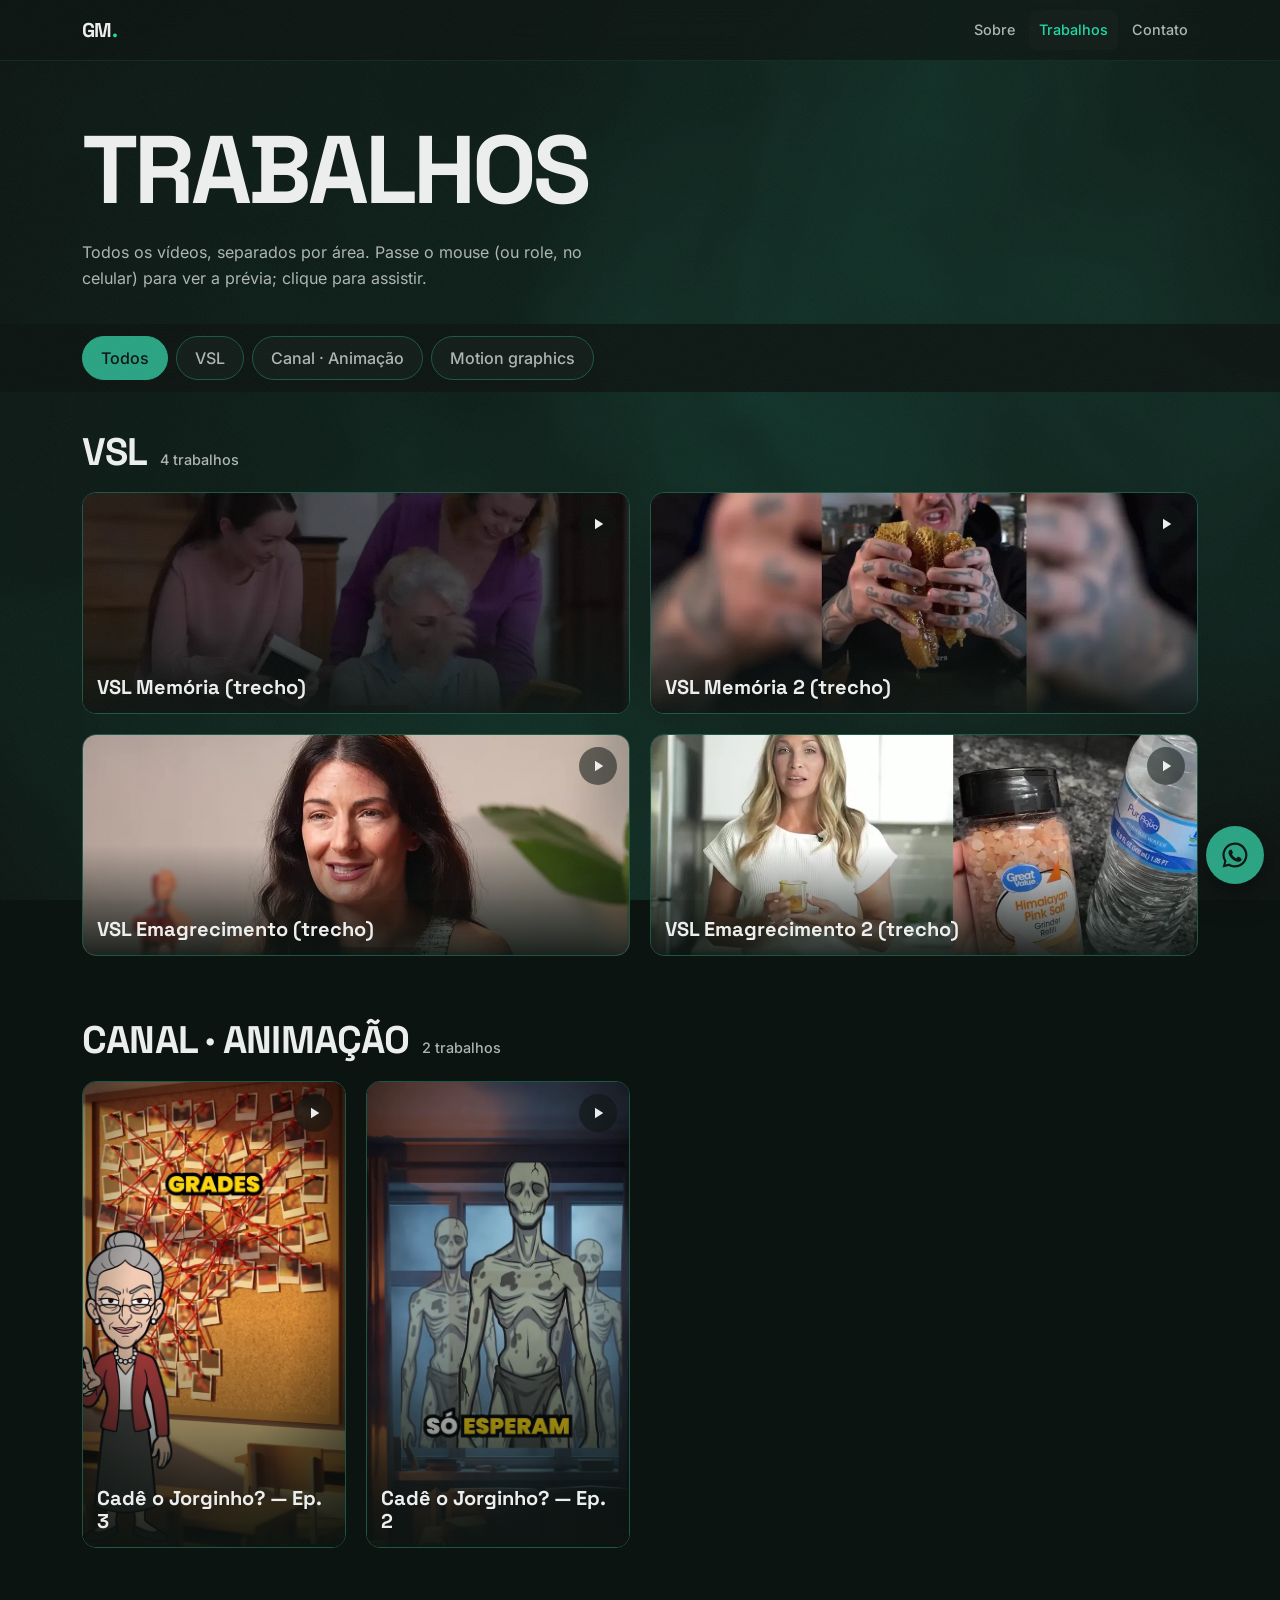
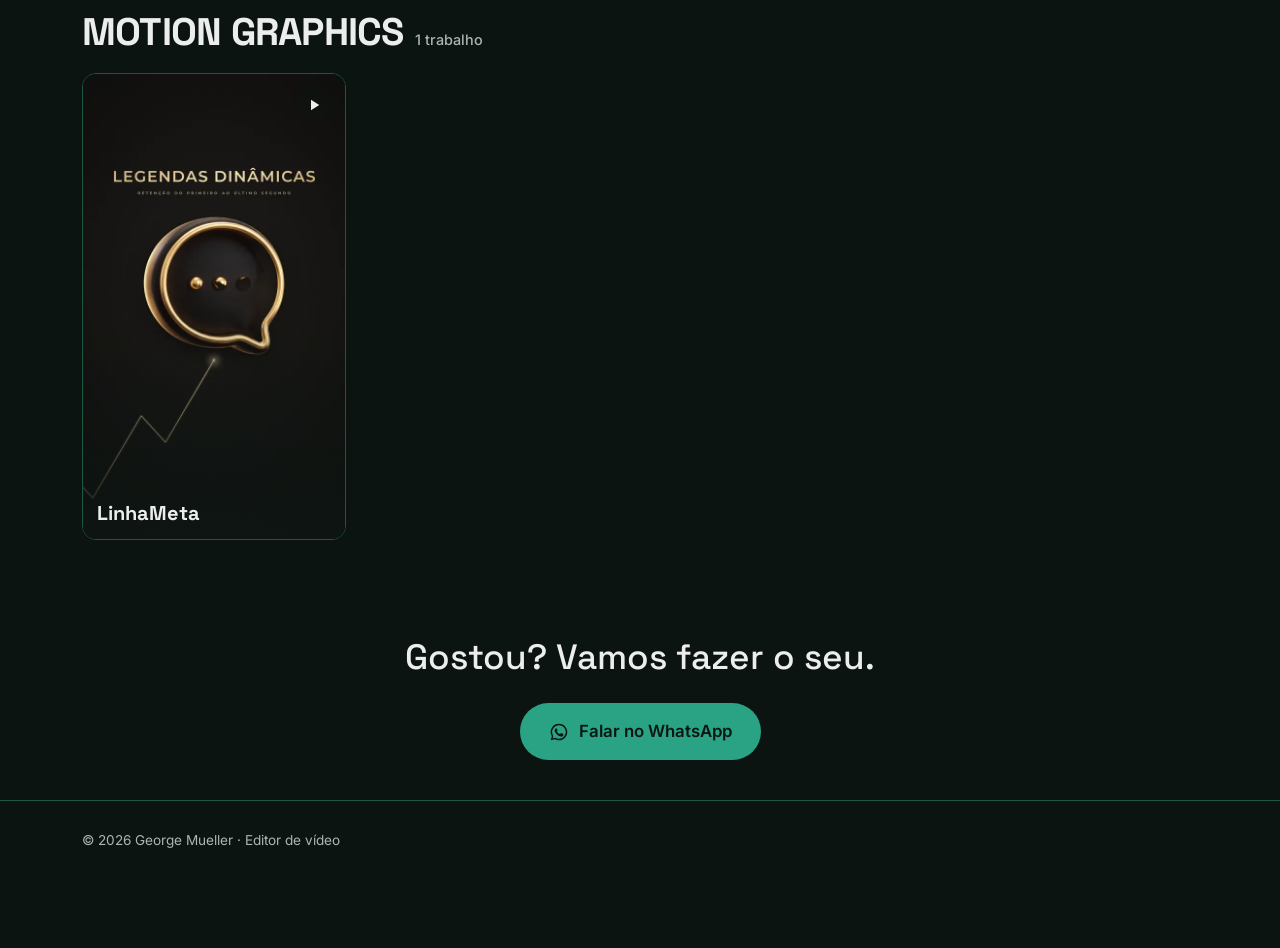
==== trabalhos.html @ 538db918 "[PC] Vídeo de apresentação no hero: 16:9 ao lado do nome (desktop), 9:16 abaixo (celular) - assets/a" ====
<!doctype html>
<html lang="pt-BR">
<head>
  <meta charset="utf-8">
  <meta name="viewport" content="width=device-width, initial-scale=1">
  <title>Trabalhos — George Mueller, editor de vídeo</title>
  <meta name="description" content="Todos os trabalhos de George Mueller, editor de vídeo: VSL, canal de animação, motion graphics, YouTube e gameplay.">
  <meta name="theme-color" content="#0d1512">
  <link rel="canonical" href="https://george-mueller.github.io/trabalhos.html">

  <meta property="og:type" content="website">
  <meta property="og:locale" content="pt_BR">
  <meta property="og:url" content="https://george-mueller.github.io/trabalhos.html">
  <meta property="og:title" content="Trabalhos — George Mueller">
  <meta property="og:description" content="VSL, animação e motion graphics. Veja o portfólio.">
  <meta property="og:image" content="https://george-mueller.github.io/assets/og.png">
  <meta property="og:image:width" content="1200">
  <meta property="og:image:height" content="630">
  <meta name="twitter:card" content="summary_large_image">

  <link rel="icon" href="favicon.svg" type="image/svg+xml">
  <link rel="apple-touch-icon" href="assets/apple-touch-icon.png">

  <!-- fontes hospedadas no site; preload só do que aparece na primeira tela -->
  <link rel="preload" href="assets/fontes/inter-latin.woff2" as="font" type="font/woff2" crossorigin>
  <link rel="preload" href="assets/fontes/space-grotesk-latin.woff2" as="font" type="font/woff2" crossorigin>
  <link rel="stylesheet" href="css/fontes.css?v=a9e74379">
  <link rel="stylesheet" href="css/cores.css?v=600b6ac5">
  <link rel="stylesheet" href="css/estilo.css?v=2063f318">
</head>
<body data-pagina="trabalhos">
  <a class="pular" href="#conteudo">Pular para o conteúdo</a>

  <header class="topo">
    <nav class="nav container" aria-label="Principal">
      <a class="marca" href="index.html" aria-label="Início">GM<span>.</span></a>
      <ul class="nav-links">
        <li><a href="index.html#sobre">Sobre</a></li>
        <li><a href="trabalhos.html" class="ativo" aria-current="page">Trabalhos</a></li>
        <li><a href="index.html#contato">Contato</a></li>
      </ul>
    </nav>
  </header>

  <main id="conteudo">
    <div class="topo-trabalhos">
      <section class="container pagina-topo">
        <h1>Trabalhos</h1>
        <p>Todos os vídeos, separados por área. Passe o mouse (ou role, no celular) para ver a prévia; clique para assistir.</p>
      </section>

      <div class="filtros-nicho">
        <div class="container">
          <div class="filtros" id="filtros-nicho" role="toolbar" aria-label="Filtrar por área"></div>
        </div>
      </div>
    </div>

    <div class="container" id="nichos" aria-live="polite"></div>
    <noscript><p class="container vazio">Ative o JavaScript para ver os trabalhos.</p></noscript>

    <section class="container cta-final">
      <p>Gostou? Vamos fazer o seu.</p>
      <a class="botao botao-whats botao-grande js-whatsapp" href="https://wa.me/5571996177563?text=Ol%C3%A1%20George%2C%20vi%20seu%20portf%C3%B3lio%20e%20gostaria%20de%20conversar%20sobre%20um%20projeto." target="_blank" rel="noopener">
        <svg aria-hidden="true" viewBox="0 0 24 24"><use href="#i-whats"/></svg>
        Falar no WhatsApp
      </a>
    </section>
  </main>

  <footer class="rodape">
    <div class="container">© <span id="ano">2026</span> George Mueller · Editor de vídeo</div>
  </footer>

  <a class="whats-flutuante js-whatsapp" href="https://wa.me/5571996177563?text=Ol%C3%A1%20George%2C%20vi%20seu%20portf%C3%B3lio%20e%20gostaria%20de%20conversar%20sobre%20um%20projeto." target="_blank" rel="noopener" aria-label="Falar no WhatsApp">
    <svg aria-hidden="true" viewBox="0 0 24 24"><use href="#i-whats"/></svg>
  </a>

  <dialog class="modal" id="modal" aria-labelledby="modal-titulo">
    <div class="modal-caixa">
      <button class="modal-fechar" id="modal-fechar" aria-label="Fechar">×</button>
      <div class="modal-video" id="modal-video"></div>
      <div class="modal-info">
        <p class="modal-cat" id="modal-cat"></p>
        <h3 id="modal-titulo"></h3>
        <p id="modal-desc"></p>
      </div>
    </div>
  </dialog>

  <svg width="0" height="0" style="position:absolute" aria-hidden="true">
    <symbol id="i-whats" viewBox="0 0 24 24"><path fill="currentColor" d="M12 2a10 10 0 0 0-8.6 15.1L2 22l5-1.3A10 10 0 1 0 12 2Zm0 18.2c-1.5 0-3-.4-4.3-1.2l-.3-.2-3 .8.8-2.9-.2-.3A8.2 8.2 0 1 1 12 20.2Zm4.5-6.1c-.2-.1-1.5-.7-1.7-.8-.2-.1-.4-.1-.6.1l-.8 1c-.1.2-.3.2-.5.1a6.7 6.7 0 0 1-3.3-2.9c-.3-.4.2-.4.7-1.3.1-.2 0-.3 0-.4l-.8-1.8c-.2-.5-.4-.4-.6-.4h-.5a1 1 0 0 0-.7.3 3 3 0 0 0-.9 2.2c0 1.3.9 2.5 1.1 2.7.1.2 1.8 2.8 4.4 3.9 1.6.7 2.3.8 3.1.6.5-.1 1.5-.6 1.7-1.2.2-.6.2-1.1.2-1.2-.1-.1-.3-.2-.5-.3Z"/></symbol>
    <symbol id="i-email" viewBox="0 0 24 24"><path fill="none" stroke="currentColor" stroke-width="2" stroke-linecap="round" stroke-linejoin="round" d="M3 6h18v12H3zM3 7l9 6 9-6"/></symbol>
    <symbol id="i-play" viewBox="0 0 24 24"><path fill="currentColor" d="M8 5v14l11-7z"/></symbol>
  </svg>

  <script src="js/fundos.js?v=3383704c" defer></script>
  <script src="js/app.js?v=03b7beb3" defer></script>
</body>
</html>
---- css/fontes.css ----
/* Inter e Space Grotesk hospedadas no site (antes: Google Fonts). Mesmas regras @font-face
   do Google (só o subconjunto latino, que inclui os acentos do português); licença OFL. */
@font-face {
  font-family: 'Inter';
  font-style: normal;
  font-weight: 400;
  font-display: swap;
  src: url(../assets/fontes/inter-latin.woff2) format('woff2');
  unicode-range: U+0000-00FF, U+0131, U+0152-0153, U+02BB-02BC, U+02C6, U+02DA, U+02DC, U+0304, U+0308, U+0329, U+2000-206F, U+20AC, U+2122, U+2191, U+2193, U+2212, U+2215, U+FEFF, U+FFFD;
}
@font-face {
  font-family: 'Inter';
  font-style: normal;
  font-weight: 500;
  font-display: swap;
  src: url(../assets/fontes/inter-latin.woff2) format('woff2');
  unicode-range: U+0000-00FF, U+0131, U+0152-0153, U+02BB-02BC, U+02C6, U+02DA, U+02DC, U+0304, U+0308, U+0329, U+2000-206F, U+20AC, U+2122, U+2191, U+2193, U+2212, U+2215, U+FEFF, U+FFFD;
}
@font-face {
  font-family: 'Inter';
  font-style: normal;
  font-weight: 600;
  font-display: swap;
  src: url(../assets/fontes/inter-latin.woff2) format('woff2');
  unicode-range: U+0000-00FF, U+0131, U+0152-0153, U+02BB-02BC, U+02C6, U+02DA, U+02DC, U+0304, U+0308, U+0329, U+2000-206F, U+20AC, U+2122, U+2191, U+2193, U+2212, U+2215, U+FEFF, U+FFFD;
}
@font-face {
  font-family: 'Space Grotesk';
  font-style: normal;
  font-weight: 500;
  font-display: swap;
  src: url(../assets/fontes/space-grotesk-latin.woff2) format('woff2');
  unicode-range: U+0000-00FF, U+0131, U+0152-0153, U+02BB-02BC, U+02C6, U+02DA, U+02DC, U+0304, U+0308, U+0329, U+2000-206F, U+20AC, U+2122, U+2191, U+2193, U+2212, U+2215, U+FEFF, U+FFFD;
}
@font-face {
  font-family: 'Space Grotesk';
  font-style: normal;
  font-weight: 700;
  font-display: swap;
  src: url(../assets/fontes/space-grotesk-latin.woff2) format('woff2');
  unicode-range: U+0000-00FF, U+0131, U+0152-0153, U+02BB-02BC, U+02C6, U+02DA, U+02DC, U+0304, U+0308, U+0329, U+2000-206F, U+20AC, U+2122, U+2191, U+2193, U+2212, U+2215, U+FEFF, U+FFFD;
}
---- css/cores.css ----
/* Escala dark da Radix Colors v3 (@radix-ui/colors 3.0.0): Jade (acento) + Sage (neutros, par do Jade).

   Uso dos passos (convenção Radix):
   1 fundo · 2 superfície · 3 superfície elevada/hover · 6 borda sutil · 7 borda · 8 borda hover
   9 cor sólida (botões) · 10 sólida hover · 11 texto/links em cor · 12 texto de alto contraste */

:root {
  --a1: #0d1512; --a2: #121c18; --a3: #0f2e22; --a4: #0b3b2c; --a5: #114837; --a6: #1b5745;
  --a7: #246854; --a8: #2a7e68; --a9: #29a383; --a10: #27b08b; --a11: #1fd8a4; --a12: #adf0d4;
  --a1-rgb: 13, 21, 18; --a9-rgb: 41, 163, 131; --a11-rgb: 31, 216, 164;
  --n11: #adb5b2; --n12: #eceeed;  /* sage */
}

:root {
  /* tokens do site (contraste medido: texto 15.9:1 · texto-2 8.8:1 · links 10.1:1 · botão 5.9:1) */
  --fundo: var(--a1);               /* passo 1: quase preto esverdeado */
  --fundo-rgb: var(--a1-rgb);
  --superficie: var(--a2);
  --superficie-2: var(--a3);
  --borda: var(--a6);
  --borda-forte: var(--a8);
  --brilho: var(--a9);
  --brilho-rgb: var(--a9-rgb);
  --destaque: var(--a9);            /* fundo de botão / filtro ativo */
  --destaque-hover: var(--a10);
  --destaque-rgb: var(--a9-rgb);
  --no-destaque: var(--a1);         /* texto sobre o botão */
  --link: var(--a11);
  --link-rgb: var(--a11-rgb);
  --texto: var(--n12);
  --texto-2: var(--n11);
}
---- css/estilo.css ----
:root {
  /* cores: css/cores.css (Radix) */
  --raio: 14px;
  --fonte-titulo: "Space Grotesk", system-ui, sans-serif;
  --fonte: "Inter", system-ui, -apple-system, "Segoe UI", Roboto, sans-serif;
  --gutter: 16px;
  --veu: .5;   /* camada escura sobre a aurora fora do hero (fração do --fundo) */
  color-scheme: dark;
}

*, *::before, *::after { box-sizing: border-box; }
html { scroll-behavior: smooth; scroll-padding-top: 72px; -webkit-text-size-adjust: 100%; background: var(--fundo); }
@media (prefers-reduced-motion: reduce) { html { scroll-behavior: auto; } }
/* o fundo da página fica no html: o body é transparente para a aurora fixa (z-index -1) aparecer */
body {
  margin: 0;
  background: transparent;
  color: var(--texto);
  font: 400 1rem/1.65 var(--fonte);
  -webkit-font-smoothing: antialiased;
  overflow-x: hidden;
}
/* grão de filme bem leve, quebra o banding dos degradês */
body::after {
  content: ""; position: fixed; inset: 0; z-index: 90; pointer-events: none; opacity: 0.035;
  background-image: url("data:image/svg+xml,%3Csvg xmlns='http://www.w3.org/2000/svg' width='160' height='160'%3E%3Cfilter id='n'%3E%3CfeTurbulence type='fractalNoise' baseFrequency='.85' numOctaves='3' stitchTiles='stitch'/%3E%3CfeColorMatrix values='0 0 0 0 1 0 0 0 0 1 0 0 0 0 1 0 0 0 1 0'/%3E%3C/filter%3E%3Crect width='100%25' height='100%25' filter='url(%23n)'/%3E%3C/svg%3E");
}
img, video, svg { display: block; max-width: 100%; }
a { color: inherit; }
button { font: inherit; color: inherit; }
h1, h2, h3 { font-family: var(--fonte-titulo); line-height: 1.05; margin: 0; letter-spacing: -0.02em; }

.container { width: 100%; max-width: 1180px; margin: 0 auto; padding: 0 var(--gutter); }
@media (min-width: 720px) { :root { --gutter: 32px; } }

.pular { position: absolute; left: -999px; top: 8px; background: var(--destaque); color: var(--no-destaque); padding: 8px 12px; border-radius: 8px; z-index: 100; }
.pular:focus { left: 8px; }
:focus-visible { outline: 2px solid var(--link); outline-offset: 3px; }

/* ---------- Navegação fixa ---------- */
.topo {
  position: fixed; inset: 0 0 auto 0; z-index: 50;
  background: rgba(var(--fundo-rgb), 0.7);
  backdrop-filter: blur(14px); -webkit-backdrop-filter: blur(14px);
  border-bottom: 1px solid rgba(var(--brilho-rgb), .14);
}
.nav { display: flex; align-items: center; justify-content: space-between; height: 60px; }
.marca { font: 700 1.25rem var(--fonte-titulo); text-decoration: none; letter-spacing: -0.03em; }
.marca span { color: var(--link); }
.nav-links { display: flex; gap: 4px; list-style: none; margin: 0; padding: 0; }
.nav-links a {
  display: block; padding: 8px 10px; border-radius: 8px;
  text-decoration: none; font-size: 0.9rem; font-weight: 500; color: var(--texto-2);
  transition: color .2s, background .2s;
}
.nav-links a:hover, .nav-links a.ativo { color: var(--link); background: var(--superficie); }

/* ---------- Botões ---------- */
.botao {
  display: inline-flex; align-items: center; justify-content: center; gap: 10px;
  min-height: 48px; padding: 12px 22px; border-radius: 999px;
  font-weight: 600; font-size: 0.98rem; text-decoration: none; white-space: nowrap;
  border: 1px solid transparent; cursor: pointer;
  transition: transform .15s ease, background .2s, border-color .2s, color .2s, box-shadow .2s;
}
.botao:hover { transform: translateY(-2px); }
.botao:active { transform: translateY(0); }
.botao svg { width: 20px; height: 20px; flex: none; }
.botao-primario, .botao-whats { background: var(--destaque); color: var(--no-destaque); }
.botao-primario:hover, .botao-whats:hover { background: var(--destaque-hover); box-shadow: 0 8px 28px rgba(var(--destaque-rgb), .35); }
.botao-contorno { border-color: var(--borda); background: var(--superficie); color: var(--texto); }
.botao-contorno:hover { border-color: var(--borda-forte); color: var(--link); }
.hero-acoes .botao-whats { background: rgba(var(--fundo-rgb), .45); color: var(--link); border-color: rgba(var(--link-rgb), .5); }
.hero-acoes .botao-whats:hover { background: rgba(var(--link-rgb), .1); box-shadow: none; }
.botao-grande { min-height: 56px; padding: 14px 28px; font-size: 1.05rem; }

/* ---------- Hero ---------- */
.hero {
  position: relative; overflow: hidden;
  min-height: 100svh; display: flex; align-items: center;
  padding: 96px 0 64px;
}
body:not(.com-fundo) .hero {   /* sem JS: brilho estático no canto */
  /* elipse do tamanho do hero: some a ~70% do raio, antes da borda de baixo */
  background:
    radial-gradient(ellipse 115% 125% at 100% 0%,
      rgba(var(--brilho-rgb), .55) 0%,
      rgba(var(--brilho-rgb), .34) 16%,
      rgba(var(--brilho-rgb), .16) 34%,
      rgba(var(--brilho-rgb), .05) 52%,
      rgba(var(--brilho-rgb), .012) 64%,
      rgba(var(--brilho-rgb), 0) 72%) var(--fundo);
}
/* hero: aurora na intensidade cheia; embaixo, emenda suave com o véu das seções */
.com-fundo .hero::after {
  content: ""; position: absolute; inset: auto 0 0 0; height: 22%; pointer-events: none;
  background: linear-gradient(to bottom, rgba(var(--fundo-rgb), 0), rgba(var(--fundo-rgb), var(--veu)));
}
/* texto menor do hero: sombra escura suave atrás (contraste ≥ 4.5:1 mesmo com a luz passando) */
.com-fundo .veu-texto { position: relative; isolation: isolate; width: fit-content; --veu-alfa: .6; }
.com-fundo .veu-texto::before {
  content: ""; position: absolute; inset: -36px -44px; z-index: -1; pointer-events: none;
  background: rgba(var(--fundo-rgb), var(--veu-alfa)); border-radius: 48px; filter: blur(14px);
}
.hero-inner { position: relative; z-index: 1; }
.sobretitulo {
  margin: 0 0 18px; color: var(--texto-2);
  font: 500 0.85rem var(--fonte-titulo); letter-spacing: 0.22em; text-transform: uppercase;
}
/* nome do hero: Bricolage Grotesque ExtraBold condensada (OFL), woff2 local, só o peso 800 */
@font-face {
  font-family: "Bricolage Grotesque";
  src: url("../assets/fontes/bricolage-grotesque-800.woff2") format("woff2");
  font-weight: 800; font-stretch: 75% 100%; font-display: swap;
}
.hero-nome {
  font-family: "Bricolage Grotesque", var(--fonte-titulo);
  font-weight: 800; font-stretch: 75%;
  font-variation-settings: "wdth" 75, "opsz" 96;
  font-size: clamp(4.4rem, 29vw, 13.5rem);
  line-height: 0.84; letter-spacing: 0;
  text-transform: uppercase;
}
.hero-linha {
  margin: 26px 0 34px; max-width: 34ch;
  font-size: clamp(1.15rem, 3.6vw, 1.5rem); color: var(--texto-2); line-height: 1.4;
}
.hero-linha strong { color: var(--texto); font-weight: 600; }
.hero-acoes { display: flex; flex-wrap: wrap; gap: 12px; }

/* vídeo de apresentação (js/apresentacao.js): celular = 9:16 abaixo do nome, centralizado, até ~70% da altura;
   desktop (≥ 900px) = 16:9 à direita do nome. Moldura arredondada com borda Jade sutil, como os cards. */
.hero-video {
  position: relative; margin: 40px auto 0; overflow: hidden;
  aspect-ratio: 9 / 16; width: min(100%, calc(70svh * 9 / 16)); max-height: 70svh;
  border-radius: var(--raio); background: var(--fundo);
  border: 1px solid rgba(var(--destaque-rgb), .38);
  box-shadow: 0 0 0 1px rgba(var(--destaque-rgb), .08), 0 18px 60px rgba(0, 0, 0, .45), 0 0 48px rgba(var(--destaque-rgb), .12);
}
.hero-video picture, .hero-poster, .hero-video-el { position: absolute; inset: 0; width: 100%; height: 100%; }
.hero-poster, .hero-video-el { object-fit: cover; }
.hero-video-el { opacity: 0; transition: opacity .4s ease; }
.hero-video.tocando .hero-video-el { opacity: 1; }
.hero-video-som, .hero-video-play {
  position: absolute; z-index: 2; display: grid; place-items: center; cursor: pointer;
  border-radius: 999px; transition: background .2s, border-color .2s, transform .15s;
}
.hero-video-som[hidden], .hero-video-play[hidden] { display: none; }
.hero-video-som {
  right: 12px; top: 12px; width: 40px; height: 40px; padding: 0;   /* celular: em cima (embaixo fica o WhatsApp flutuante) */
  color: var(--texto); background: rgba(var(--fundo-rgb), .62);
  border: 1px solid rgba(var(--link-rgb), .35);
  backdrop-filter: blur(6px); -webkit-backdrop-filter: blur(6px);
  opacity: .75;
}
.hero-video-som:hover, .hero-video-som:focus-visible { opacity: 1; border-color: var(--link); }
.hero-video-som svg { width: 20px; height: 20px; }
.hero-video-som .i-som, .hero-video.com-som .hero-video-som .i-mudo { display: none; }
.hero-video.com-som .hero-video-som .i-som { display: block; }
.hero-video-play {
  left: 50%; top: 50%; width: 68px; height: 68px; padding: 0; transform: translate(-50%, -50%);
  background: var(--destaque); color: var(--no-destaque); border: 0;
  box-shadow: 0 8px 28px rgba(var(--destaque-rgb), .35);
}
.hero-video-play:hover { background: var(--destaque-hover); transform: translate(-50%, -50%) scale(1.05); }
.hero-video-play svg { width: 30px; height: 30px; margin-left: 3px; }

@media (min-width: 900px) {
  .hero .container { max-width: 1400px; }
  .hero-inner { display: grid; grid-template-columns: auto minmax(0, 1fr); align-items: center; gap: clamp(32px, 4vw, 72px); }
  .hero-nome { font-size: clamp(4.4rem, 10.5vw, 10rem); }
  .hero-video { margin: 0; aspect-ratio: 16 / 9; width: 100%; max-height: none; }
  .hero-video-som { top: auto; bottom: 12px; }
}

/* ---------- Seções: transparentes sobre a aurora, com o véu escuro para o texto ---------- */
.secao { position: relative; padding: 80px 0; background-repeat: no-repeat; }
@media (min-width: 900px) { .secao { padding: 120px 0; } }
.com-fundo .secao, .com-fundo .rodape, .com-fundo[data-pagina="trabalhos"] main { background-color: rgba(var(--fundo-rgb), var(--veu)); }

.titulo-secao {
  display: flex; align-items: baseline; gap: 14px;
  font-size: clamp(2.2rem, 8vw, 4rem); text-transform: uppercase; margin-bottom: 32px;
}
.titulo-secao span { font-size: 0.9rem; color: var(--texto-2); letter-spacing: 0.1em; transform: translateY(-0.6em); }
.subtitulo { font-size: 1.1rem; margin: 32px 0 14px; text-transform: uppercase; letter-spacing: 0.08em; color: var(--texto-2); }

/* ---------- Sobre ---------- */
.sobre { display: grid; gap: 40px; }
@media (min-width: 900px) { .sobre { grid-template-columns: 5fr 7fr; gap: 72px; align-items: start; } }
.sobre-foto { margin: 0; max-width: 420px; }
/* foto: borda sutil + leve brilho Jade, como os cards */
.sobre-foto img {
  display: block; width: 100%; height: auto; aspect-ratio: 4 / 5; object-fit: cover;
  border-radius: var(--raio); background: var(--superficie);
  border: 1px solid var(--borda-forte);
  box-shadow: 0 0 0 1px rgba(var(--destaque-rgb), .18), 0 14px 44px rgba(var(--destaque-rgb), .16);
}
.sobre-texto p { color: var(--texto-2); margin: 0 0 16px; max-width: 60ch; }
.sobre-texto .destaque-texto { color: var(--texto); font: 500 clamp(1.3rem, 4vw, 1.7rem)/1.3 var(--fonte-titulo); letter-spacing: -0.01em; margin-bottom: 22px; }
.servicos { list-style: none; margin: 0; padding: 0; display: grid; gap: 10px; }
@media (min-width: 600px) { .servicos { grid-template-columns: 1fr 1fr; } }
.servicos li {
  display: flex; align-items: center; gap: 12px;
  padding: 14px 16px; border-radius: 12px; background: var(--superficie); border: 1px solid var(--borda);
  font-weight: 500;
}
.servicos li::before { content: ""; width: 8px; height: 8px; border-radius: 50%; background: var(--texto-2); flex: none; }

/* ---------- Portfólio ---------- */
.filtros { display: flex; flex-wrap: wrap; gap: 8px; margin: -8px 0 28px; }
.filtro {
  flex: none; min-height: 42px; padding: 8px 18px; border-radius: 999px; cursor: pointer;
  background: var(--superficie); border: 1px solid var(--borda); color: var(--texto-2); font-weight: 500;
  transition: background .2s, color .2s, border-color .2s;
}
.filtro:hover { color: var(--link); border-color: var(--borda-forte); }
.filtro.ativo { background: var(--destaque); color: var(--no-destaque); border-color: var(--destaque); }

.grade { display: grid; grid-template-columns: repeat(2, minmax(0, 1fr)); gap: 12px; }
@media (min-width: 720px) { .grade { grid-template-columns: repeat(3, minmax(0, 1fr)); gap: 20px; } }
@media (min-width: 1100px) { .grade { grid-template-columns: repeat(4, minmax(0, 1fr)); } }

.card {
  position: relative; display: block; width: 100%; padding: 0; text-align: left; cursor: pointer;
  border: 1px solid var(--borda); border-radius: var(--raio); overflow: hidden;
  background: var(--superficie);
  transition: transform .25s ease, border-color .25s, box-shadow .25s;
}
.card.horizontal { grid-column: span 2; }
.card:hover, .card:focus-visible {
  transform: translateY(-4px); border-color: var(--destaque);
  box-shadow: 0 0 0 1px rgba(var(--destaque-rgb), .25), 0 12px 40px rgba(var(--destaque-rgb), .18);
}
.card-midia { position: relative; aspect-ratio: 9 / 16; background: var(--superficie-2); }
.card.horizontal .card-midia { aspect-ratio: 16 / 9; }
.card-midia img, .card-midia video { position: absolute; inset: 0; width: 100%; height: 100%; object-fit: cover; }
.card-midia video { opacity: 0; transition: opacity .3s; }
.card.tocando .card-midia video { opacity: 1; }
.card-midia::after {
  content: ""; position: absolute; inset: 0;
  background: linear-gradient(to top, rgba(var(--fundo-rgb), .9), rgba(var(--fundo-rgb), 0) 50%);
}
.card-info { position: absolute; left: 0; right: 0; bottom: 0; z-index: 1; padding: 14px; }
.card-cat { font-size: 0.72rem; font-weight: 600; text-transform: uppercase; letter-spacing: 0.12em; color: var(--texto-2); }
.card-titulo { font: 700 clamp(1rem, 3.6vw, 1.25rem)/1.15 var(--fonte-titulo); margin-top: 4px; }
.card-play {
  position: absolute; top: 12px; right: 12px; z-index: 1;
  width: 38px; height: 38px; border-radius: 50%; display: grid; place-items: center;
  background: rgba(var(--fundo-rgb), .55); backdrop-filter: blur(6px); -webkit-backdrop-filter: blur(6px);
  transition: background .2s, color .2s;
}
.card-play svg { width: 18px; height: 18px; }
.card:hover .card-play { background: var(--destaque); color: var(--no-destaque); }
.card-selo {
  position: absolute; top: 12px; left: 12px; z-index: 1;
  padding: 4px 10px; border-radius: 999px; font-size: 0.7rem; font-weight: 600; letter-spacing: 0.06em; text-transform: uppercase;
  background: rgba(var(--fundo-rgb), .6); color: var(--texto); border: 1px solid var(--borda);
  backdrop-filter: blur(6px); -webkit-backdrop-filter: blur(6px);
}
.card[hidden] { display: none; }
.vazio { color: var(--texto-2); }

/* ---------- Contato ---------- */
.contato-chamada { font: 500 clamp(1.8rem, 7vw, 3.4rem)/1.1 var(--fonte-titulo); letter-spacing: -0.02em; margin: 0 0 32px; color: var(--texto-2); }
.contato-chamada strong { color: var(--texto); }
.contato-acoes { display: flex; flex-direction: column; gap: 12px; max-width: 420px; }
@media (min-width: 600px) { .contato-acoes { flex-direction: row; max-width: none; } }
.redes { list-style: none; padding: 0; margin: 32px 0 0; display: flex; flex-wrap: wrap; gap: 8px 20px; }
.redes[hidden] { display: none; }
.redes a { color: var(--link); text-decoration: none; font-weight: 500; border-bottom: 1px solid rgba(var(--link-rgb), .35); padding: 4px 0; }
.redes a:hover { border-color: var(--link); }

.rodape { padding: 28px 0 96px; color: var(--texto-2); font-size: 0.85rem; border-top: 1px solid var(--borda); }

/* ---------- WhatsApp flutuante ---------- */
.whats-flutuante {
  position: fixed; right: 16px; bottom: 16px; z-index: 60;
  width: 58px; height: 58px; border-radius: 50%; display: grid; place-items: center;
  background: var(--destaque); color: var(--no-destaque);
  box-shadow: 0 10px 30px rgba(0,0,0,.5), 0 0 0 0 rgba(var(--destaque-rgb), .45);
  animation: pulso 2.8s ease-out infinite;
  transition: transform .2s;
}
.whats-flutuante:hover { transform: scale(1.08); }
.whats-flutuante svg { width: 30px; height: 30px; }
@keyframes pulso { 0% { box-shadow: 0 10px 30px rgba(0,0,0,.5), 0 0 0 0 rgba(var(--destaque-rgb), .4); } 70%, 100% { box-shadow: 0 10px 30px rgba(0,0,0,.5), 0 0 0 16px rgba(var(--destaque-rgb), 0); } }
@media (prefers-reduced-motion: reduce) { .whats-flutuante { animation: none; } }

/* ---------- Modal ---------- */
.modal {
  width: min(100% - 24px, 980px); max-height: calc(100svh - 24px);
  padding: 0; border: 1px solid var(--borda); border-radius: 18px;
  background: var(--superficie); color: var(--texto); overflow: auto;
}
/* vertical: largura acompanha a altura disponível, sem faixas nas laterais */
.modal.vertical { width: min(100% - 24px, 440px, calc((100svh - 230px) * 9 / 16)); }
.modal::backdrop { background: rgba(var(--fundo-rgb), .85); backdrop-filter: blur(6px); -webkit-backdrop-filter: blur(6px); }
.modal-caixa { position: relative; }
.modal-fechar {
  position: absolute; top: 10px; right: 10px; z-index: 2;
  width: 42px; height: 42px; border-radius: 50%; border: 0; cursor: pointer;
  background: rgba(var(--fundo-rgb), .65); font-size: 1.6rem; line-height: 1;
}
.modal-fechar:hover { background: var(--destaque); color: var(--no-destaque); }
.modal-video { position: relative; aspect-ratio: 16 / 9; background: #000; }
.modal.vertical .modal-video { aspect-ratio: 9 / 16; }
.modal-video iframe, .modal-video video { position: absolute; inset: 0; width: 100%; height: 100%; border: 0; object-fit: contain; }
.modal-aviso {
  position: absolute; left: 12px; right: 12px; bottom: 12px; z-index: 1; margin: 0;
  padding: 8px 12px; border-radius: 10px; background: rgba(var(--fundo-rgb), .75); font-size: .85rem; color: var(--texto-2);
}
/* Google Drive: plano B quando o player não carrega */
.modal-planob {
  position: absolute; inset: 0; display: flex; flex-direction: column; align-items: center; justify-content: center;
  gap: 16px; padding: 24px; text-align: center; background: var(--superficie);
}
.modal-planob[hidden] { display: none; }
.modal-planob p { margin: 0; color: var(--texto-2); }
.modal-alt { display: inline-block; margin-top: 12px; font-size: .85rem; color: var(--link); }
.modal-info { padding: 20px 22px 24px; }
.modal-info h3 { font-size: 1.5rem; margin-bottom: 8px; }
.modal-info p { margin: 0; color: var(--texto-2); }
.modal-info .modal-cat { font-size: .75rem; font-weight: 600; text-transform: uppercase; letter-spacing: .12em; margin-bottom: 6px; }

/* ---------- Fundo animado do site (js/fundos.js): fixo, tela cheia, atrás de tudo ---------- */
.fundo-site {
  position: fixed; top: 0; left: 0; width: 100%; height: 100vh; height: 100lvh;
  z-index: -1; pointer-events: none; overflow: hidden;
  opacity: 0; transition: opacity 1.2s ease;
  background: var(--fundo);
}
.fundo-site.visivel { opacity: 1; }
.fundo-site canvas { width: 100%; height: 100%; display: block; }
/* sem WebGL: degradê estático em tela cheia, com luz em mais de uma região */
.fundo-site.estatico {
  background:
    radial-gradient(ellipse 60% 55% at 88% 8%,  rgba(var(--brilho-rgb), .30), rgba(var(--brilho-rgb), .08) 45%, transparent 72%),
    radial-gradient(ellipse 55% 50% at 8% 55%,  rgba(var(--brilho-rgb), .18), rgba(var(--brilho-rgb), .05) 45%, transparent 72%),
    radial-gradient(ellipse 60% 45% at 75% 95%, rgba(var(--brilho-rgb), .16), rgba(var(--brilho-rgb), .04) 45%, transparent 72%),
    var(--fundo);
}

/* ---------- Home: um destaque por nicho / página de trabalhos ---------- */
.secao-intro { color: var(--texto-2); margin: -12px 0 28px; max-width: 60ch; }
@media (min-width: 1100px) { .grade-home { grid-template-columns: repeat(5, minmax(0, 1fr)); } }
.ver-mais { margin-top: 36px; display: flex; justify-content: center; }
.pagina-topo { padding-top: 120px; padding-bottom: 8px; }
body:not(.com-fundo) .topo-trabalhos { background: radial-gradient(ellipse 75% 100% at 100% 0%, rgba(var(--brilho-rgb), .30), rgba(var(--brilho-rgb), .08) 45%, transparent 72%); }
.pagina-topo h1 { font-size: clamp(2.8rem, 11vw, 6rem); text-transform: uppercase; letter-spacing: -0.04em; }
.pagina-topo p { color: var(--texto-2); max-width: 56ch; margin: 18px 0 0; }
.filtros-nicho { position: sticky; top: 60px; z-index: 40; padding: 12px 0; margin: 24px 0 0;
  background: rgba(var(--fundo-rgb), .85); backdrop-filter: blur(10px); -webkit-backdrop-filter: blur(10px); }
.filtros-nicho .filtros { margin: 0; }
.nicho { padding: 40px 0 24px; scroll-margin-top: 130px; }
.nicho[hidden] { display: none; }
.nicho h2 { font-size: clamp(1.6rem, 5vw, 2.4rem); text-transform: uppercase; margin-bottom: 20px; display: flex; align-items: baseline; gap: 12px; }
.nicho h2 small { font: 500 .9rem var(--fonte); color: var(--texto-2); letter-spacing: 0; text-transform: none; }
.cta-final { padding-top: 72px; padding-bottom: 40px; text-align: center; }
.cta-final p { font: 500 clamp(1.5rem, 5vw, 2.2rem)/1.2 var(--fonte-titulo); margin: 0 0 24px; }
/* card 16:9 ao lado de cards 9:16 (mesma linha): a mídia preenche a altura em vez de deixar faixas */
@media (min-width: 720px) {
  .grade .card.horizontal .card-midia { aspect-ratio: auto; height: 100%; min-height: 220px; }
}
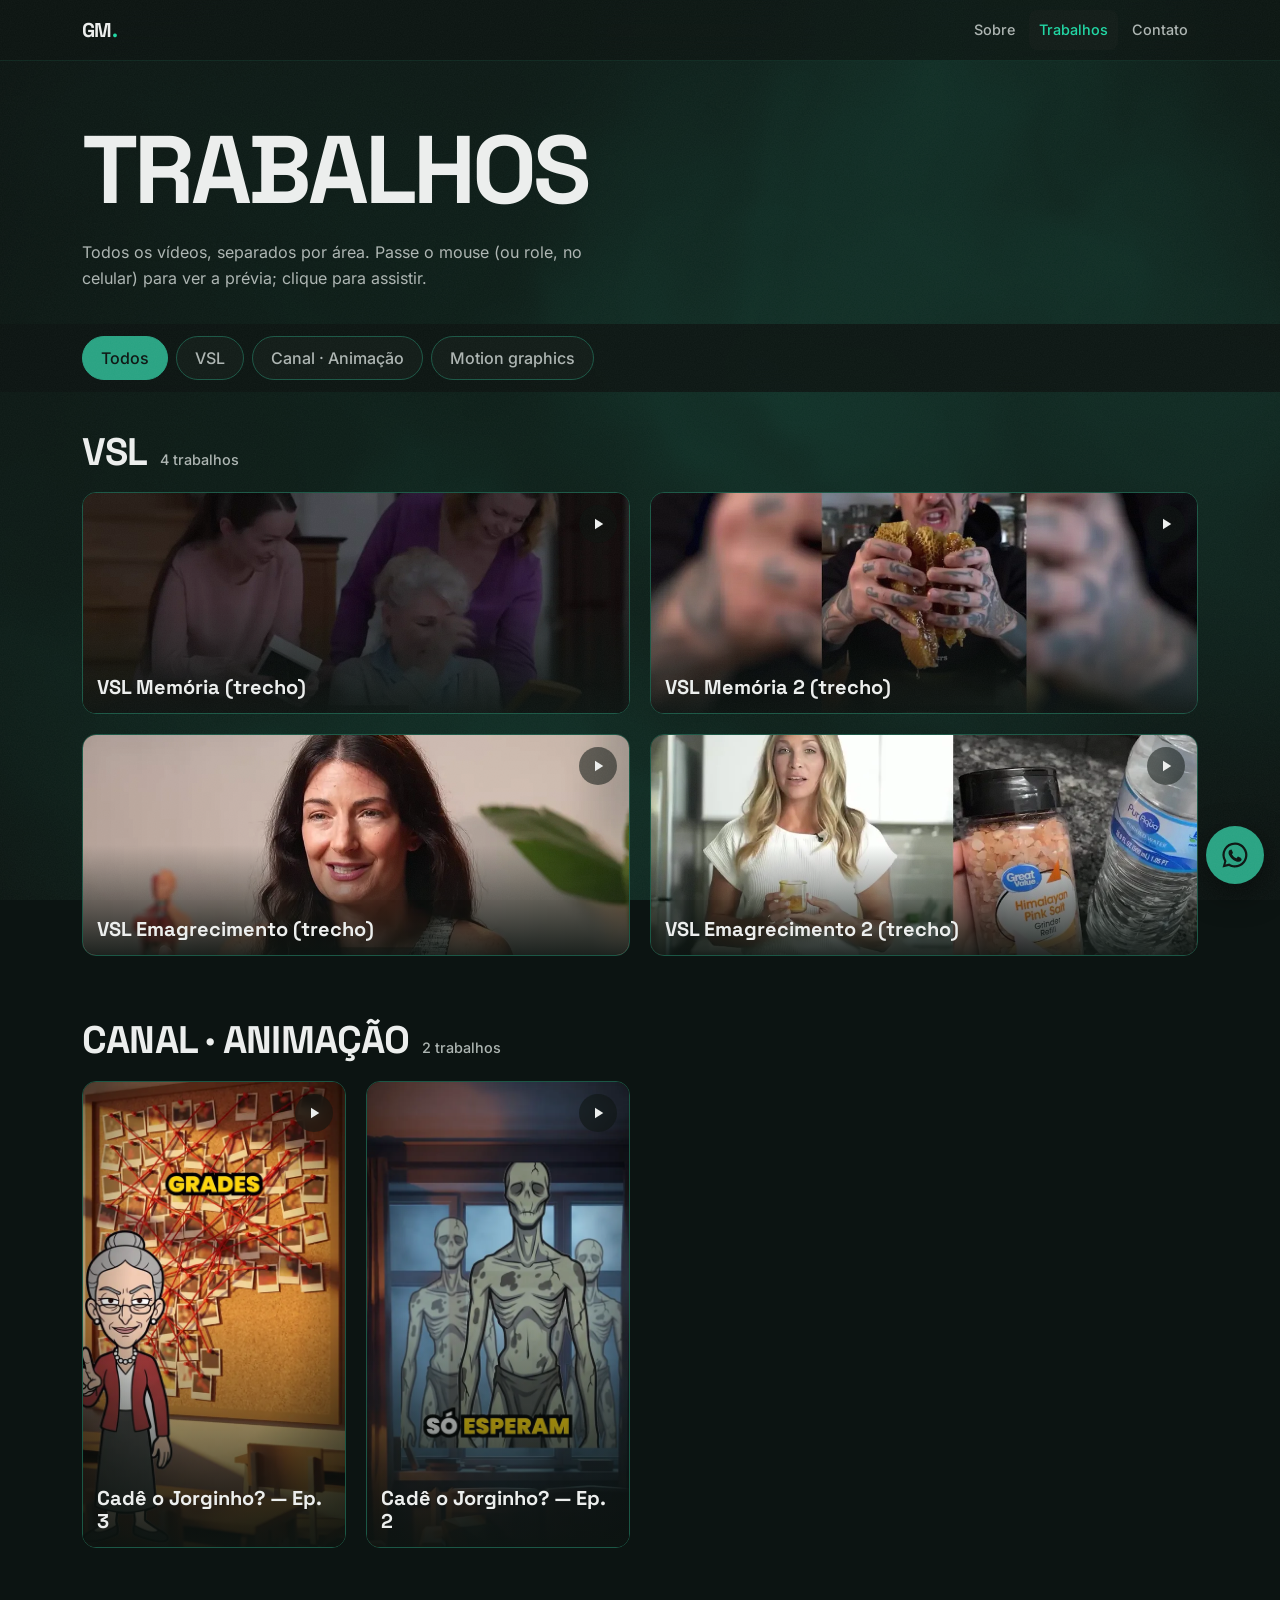
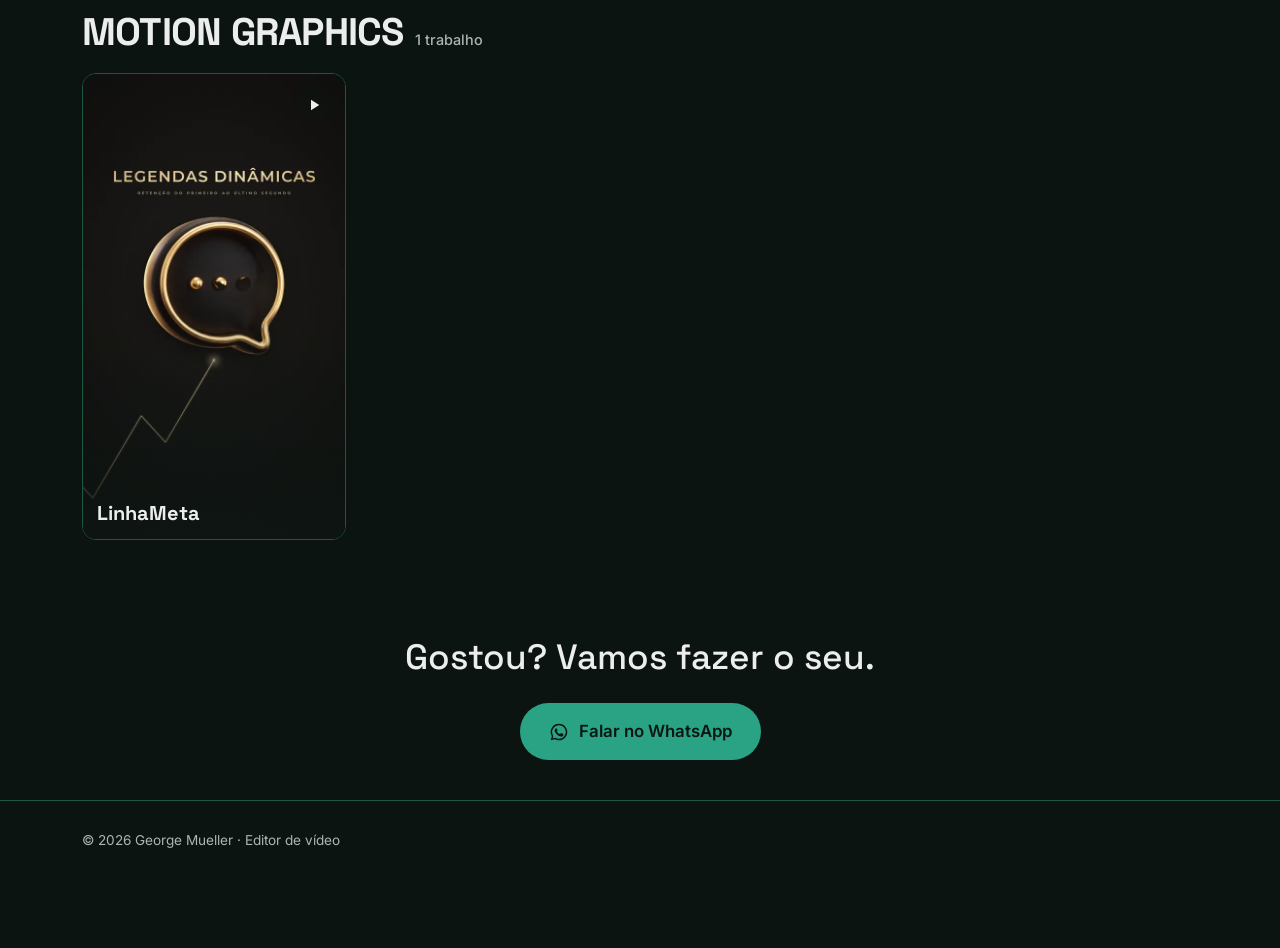
==== commit 085b3665: "[PC] Textos: especialidades (Direct Response, YouTube e redes, Animação e Motion) - hero: linha abai" ====
--- a/trabalhos.html
+++ b/trabalhos.html
@@ -4,7 +4,7 @@
   <meta charset="utf-8">
   <meta name="viewport" content="width=device-width, initial-scale=1">
   <title>Trabalhos — George Mueller, editor de vídeo</title>
-  <meta name="description" content="Todos os trabalhos de George Mueller, editor de vídeo: VSL, canal de animação, motion graphics, YouTube e gameplay.">
+  <meta name="description" content="Todos os trabalhos de George Mueller, editor de vídeo: direct response, YouTube e redes, animação e motion.">
   <meta name="theme-color" content="#0d1512">
   <link rel="canonical" href="https://george-mueller.github.io/trabalhos.html">
 
@@ -12,7 +12,7 @@
   <meta property="og:locale" content="pt_BR">
   <meta property="og:url" content="https://george-mueller.github.io/trabalhos.html">
   <meta property="og:title" content="Trabalhos — George Mueller">
-  <meta property="og:description" content="VSL, animação e motion graphics. Veja o portfólio.">
+  <meta property="og:description" content="Direct response, YouTube e redes, animação e motion. Veja o portfólio.">
   <meta property="og:image" content="https://george-mueller.github.io/assets/og.png">
   <meta property="og:image:width" content="1200">
   <meta property="og:image:height" content="630">
@@ -26,7 +26,7 @@
   <link rel="preload" href="assets/fontes/space-grotesk-latin.woff2" as="font" type="font/woff2" crossorigin>
   <link rel="stylesheet" href="css/fontes.css?v=a9e74379">
   <link rel="stylesheet" href="css/cores.css?v=600b6ac5">
-  <link rel="stylesheet" href="css/estilo.css?v=2063f318">
+  <link rel="stylesheet" href="css/estilo.css?v=8559dd0c">
 </head>
 <body data-pagina="trabalhos">
   <a class="pular" href="#conteudo">Pular para o conteúdo</a>
--- a/css/estilo.css
+++ b/css/estilo.css
@@ -125,7 +125,7 @@
   margin: 26px 0 34px; max-width: 34ch;
   font-size: clamp(1.15rem, 3.6vw, 1.5rem); color: var(--texto-2); line-height: 1.4;
 }
-.hero-linha strong { color: var(--texto); font-weight: 600; }
+.hero-linha strong { color: var(--texto); font-weight: 600; white-space: nowrap; }   /* cada grupo inteiro na mesma linha */
 .hero-acoes { display: flex; flex-wrap: wrap; gap: 12px; }
 
 /* vídeo de apresentação (js/apresentacao.js): celular = 9:16 abaixo do nome, centralizado, até ~70% da altura;
@@ -198,14 +198,17 @@
 }
 .sobre-texto p { color: var(--texto-2); margin: 0 0 16px; max-width: 60ch; }
 .sobre-texto .destaque-texto { color: var(--texto); font: 500 clamp(1.3rem, 4vw, 1.7rem)/1.3 var(--fonte-titulo); letter-spacing: -0.01em; margin-bottom: 22px; }
-.servicos { list-style: none; margin: 0; padding: 0; display: grid; gap: 10px; }
-@media (min-width: 600px) { .servicos { grid-template-columns: 1fr 1fr; } }
-.servicos li {
-  display: flex; align-items: center; gap: 12px;
-  padding: 14px 16px; border-radius: 12px; background: var(--superficie); border: 1px solid var(--borda);
-  font-weight: 500;
-}
-.servicos li::before { content: ""; width: 8px; height: 8px; border-radius: 50%; background: var(--texto-2); flex: none; }
+/* especialidades: 3 grupos (cards no estilo do site), título em Jade + itens em chips; empilhado no celular */
+.especialidades { display: grid; gap: 10px; }
+@media (min-width: 700px) { .especialidades { grid-template-columns: repeat(3, minmax(0, 1fr)); } }
+.esp-grupo { padding: 16px 16px 18px; border-radius: 12px; background: var(--superficie); border: 1px solid var(--borda); }
+.esp-titulo { margin: 0 0 12px; font: 600 1rem/1.25 var(--fonte-titulo); letter-spacing: 0; color: var(--link); }
+.esp-chips { list-style: none; margin: 0; padding: 0; display: flex; flex-wrap: wrap; gap: 8px; }
+.esp-chips li {
+  padding: 5px 12px; border-radius: 999px; white-space: nowrap;
+  font-size: 0.9rem; font-weight: 500; color: var(--texto);
+  background: rgba(var(--destaque-rgb), .08); border: 1px solid rgba(var(--link-rgb), .3);
+}
 
 /* ---------- Portfólio ---------- */
 .filtros { display: flex; flex-wrap: wrap; gap: 8px; margin: -8px 0 28px; }
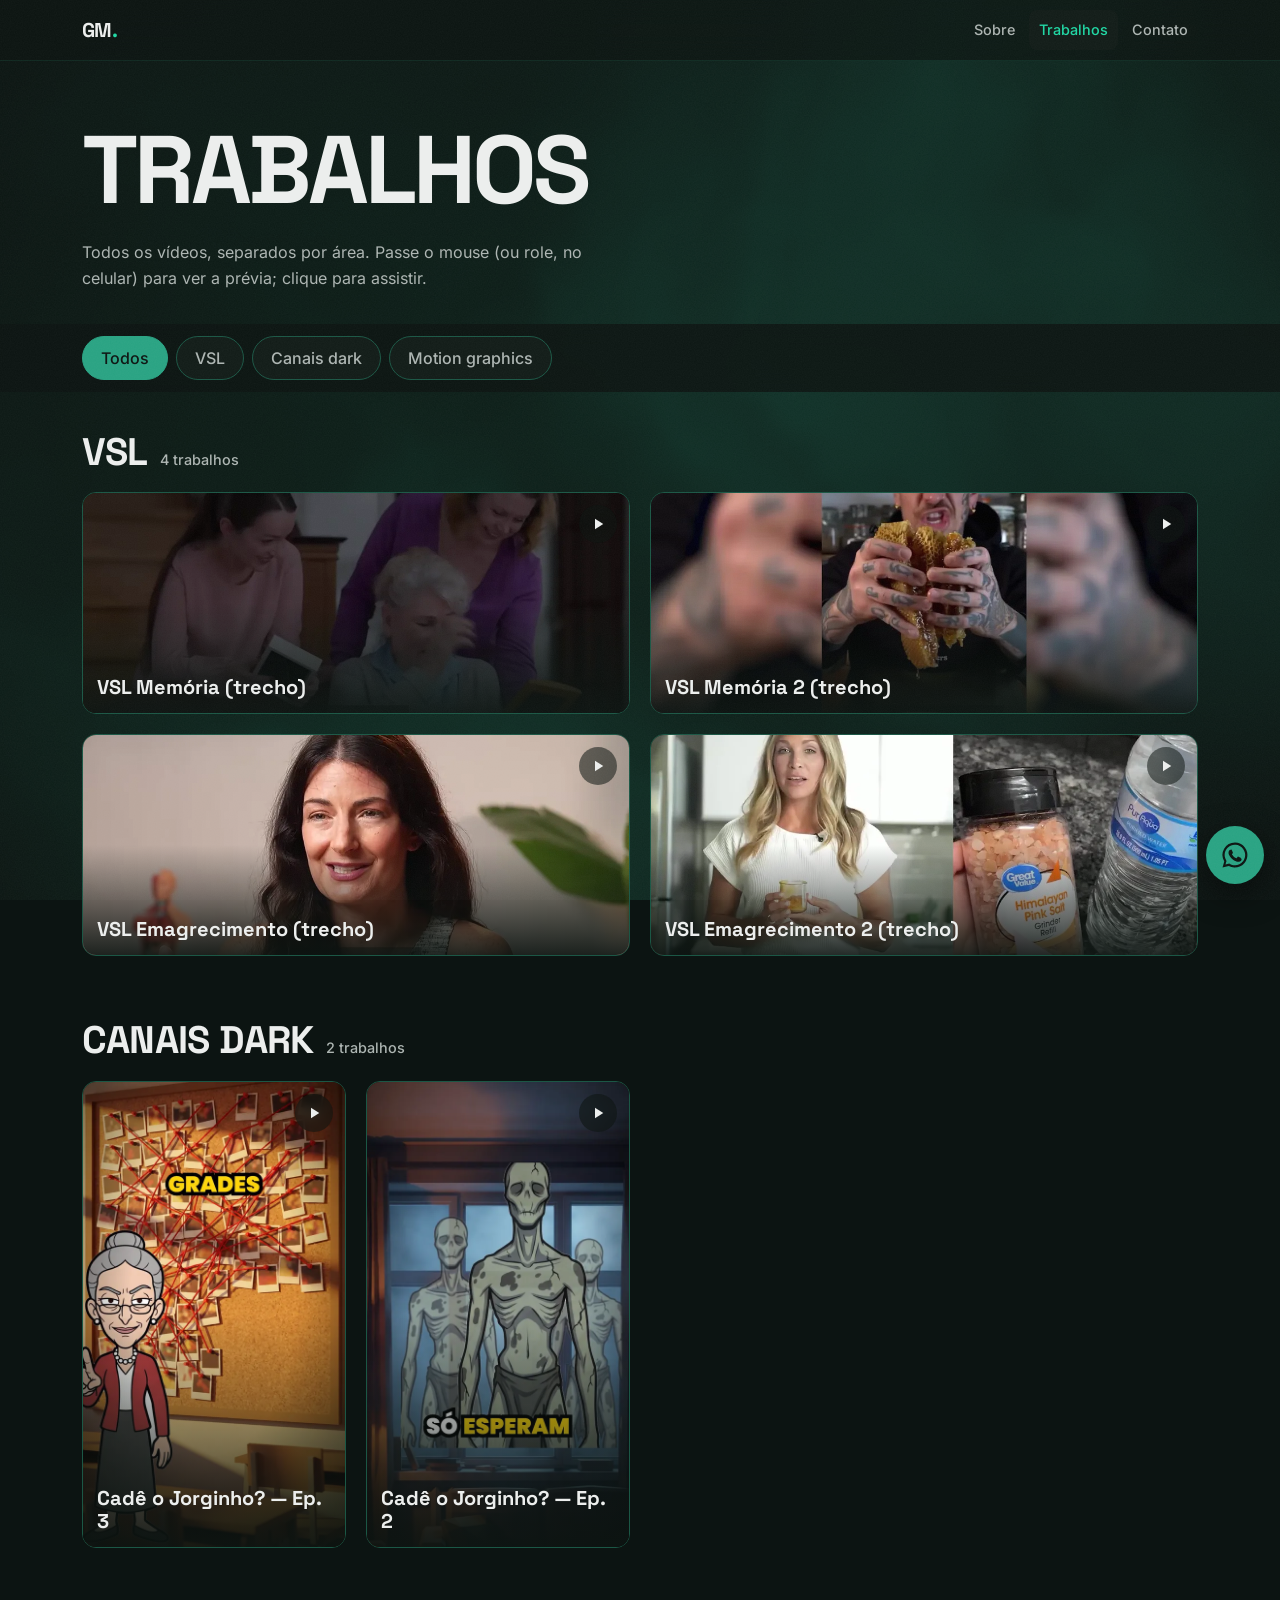
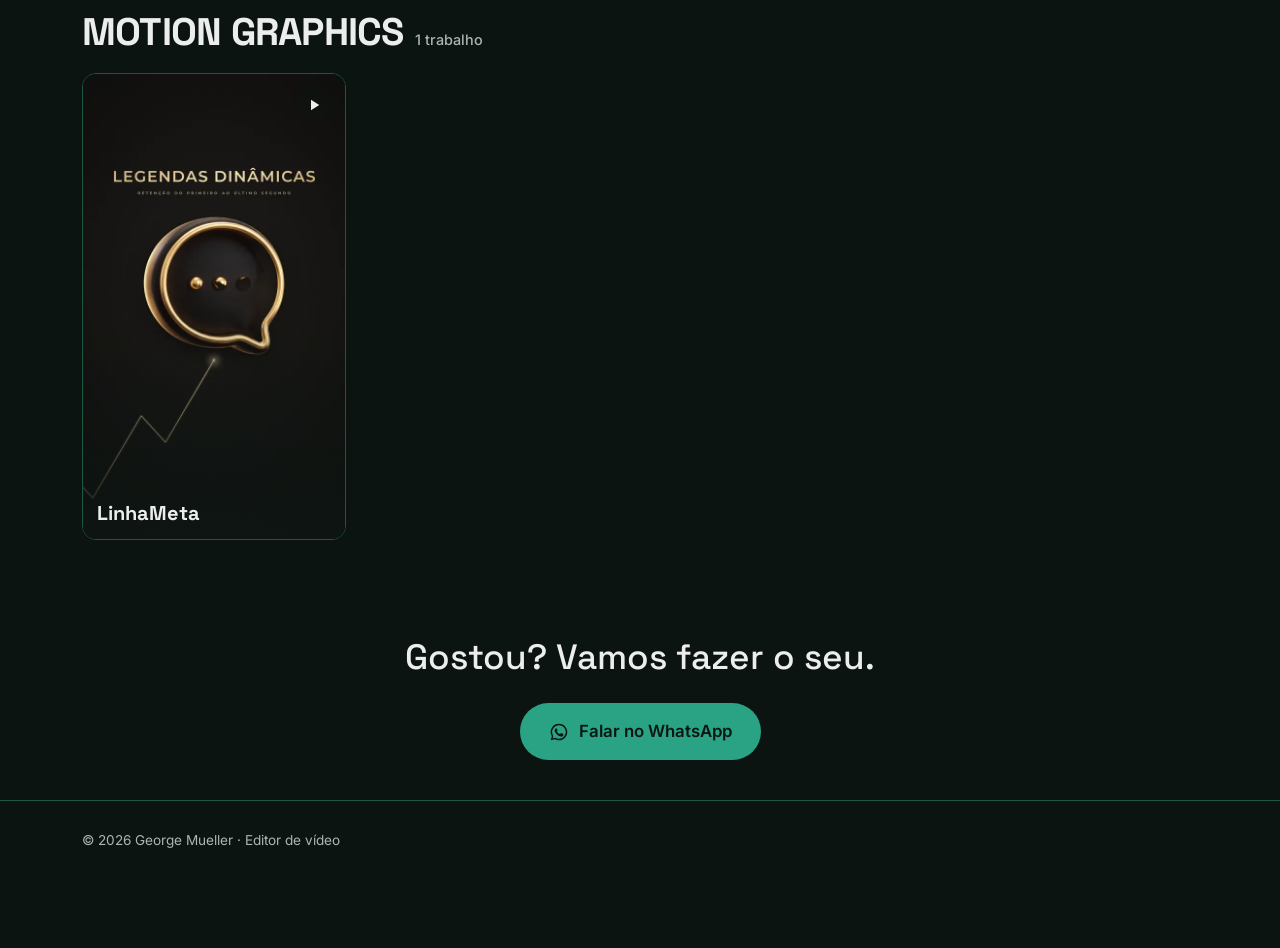
==== commit ce66d1a5: "[PC] Título da aba e imagem de compartilhamento com as especialidades; rótulo "Canais dark" - <title" ====
--- a/trabalhos.html
+++ b/trabalhos.html
@@ -3,7 +3,7 @@
 <head>
   <meta charset="utf-8">
   <meta name="viewport" content="width=device-width, initial-scale=1">
-  <title>Trabalhos — George Mueller, editor de vídeo</title>
+  <title>Trabalhos — George Mueller, editor de vídeo: Direct Response, YouTube e redes, Animação e Motion</title>
   <meta name="description" content="Todos os trabalhos de George Mueller, editor de vídeo: direct response, YouTube e redes, animação e motion.">
   <meta name="theme-color" content="#0d1512">
   <link rel="canonical" href="https://george-mueller.github.io/trabalhos.html">
@@ -95,6 +95,6 @@
   </svg>
 
   <script src="js/fundos.js?v=3383704c" defer></script>
-  <script src="js/app.js?v=03b7beb3" defer></script>
+  <script src="js/app.js?v=d873e8a1" defer></script>
 </body>
 </html>
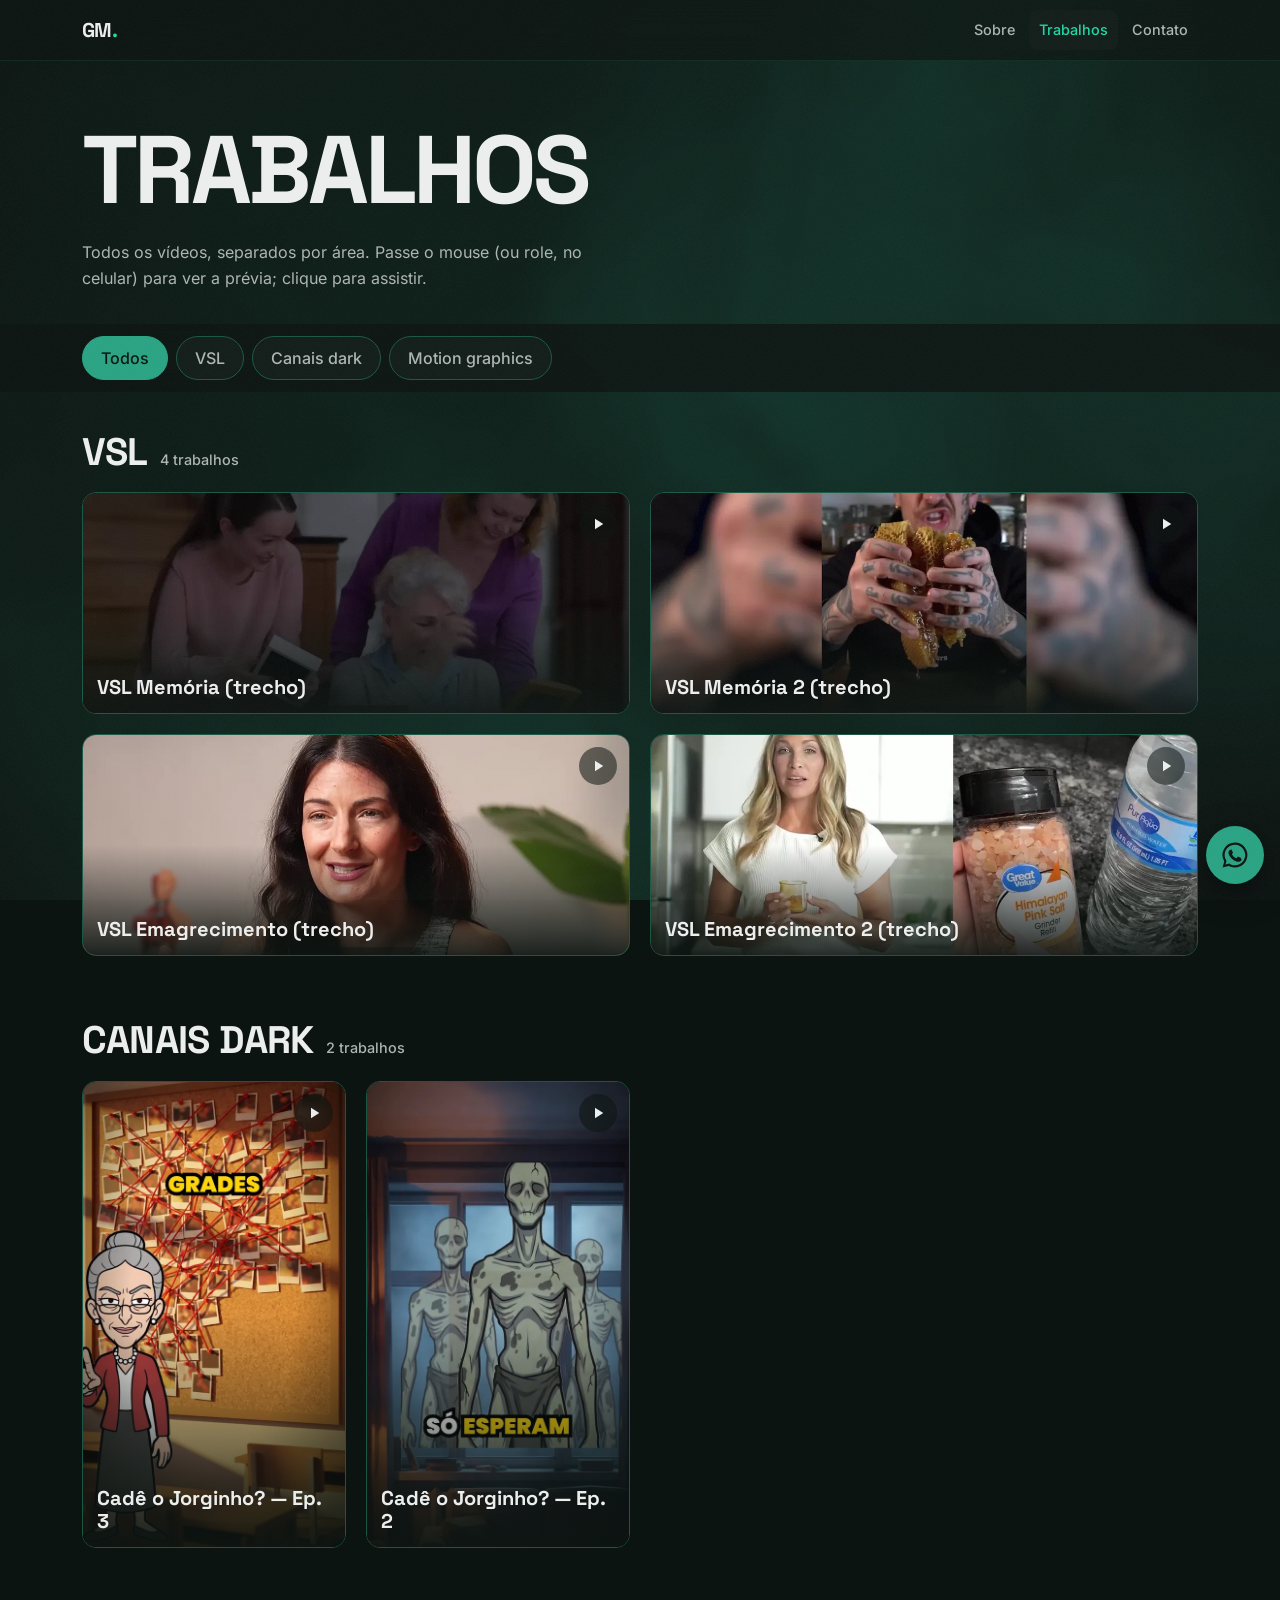
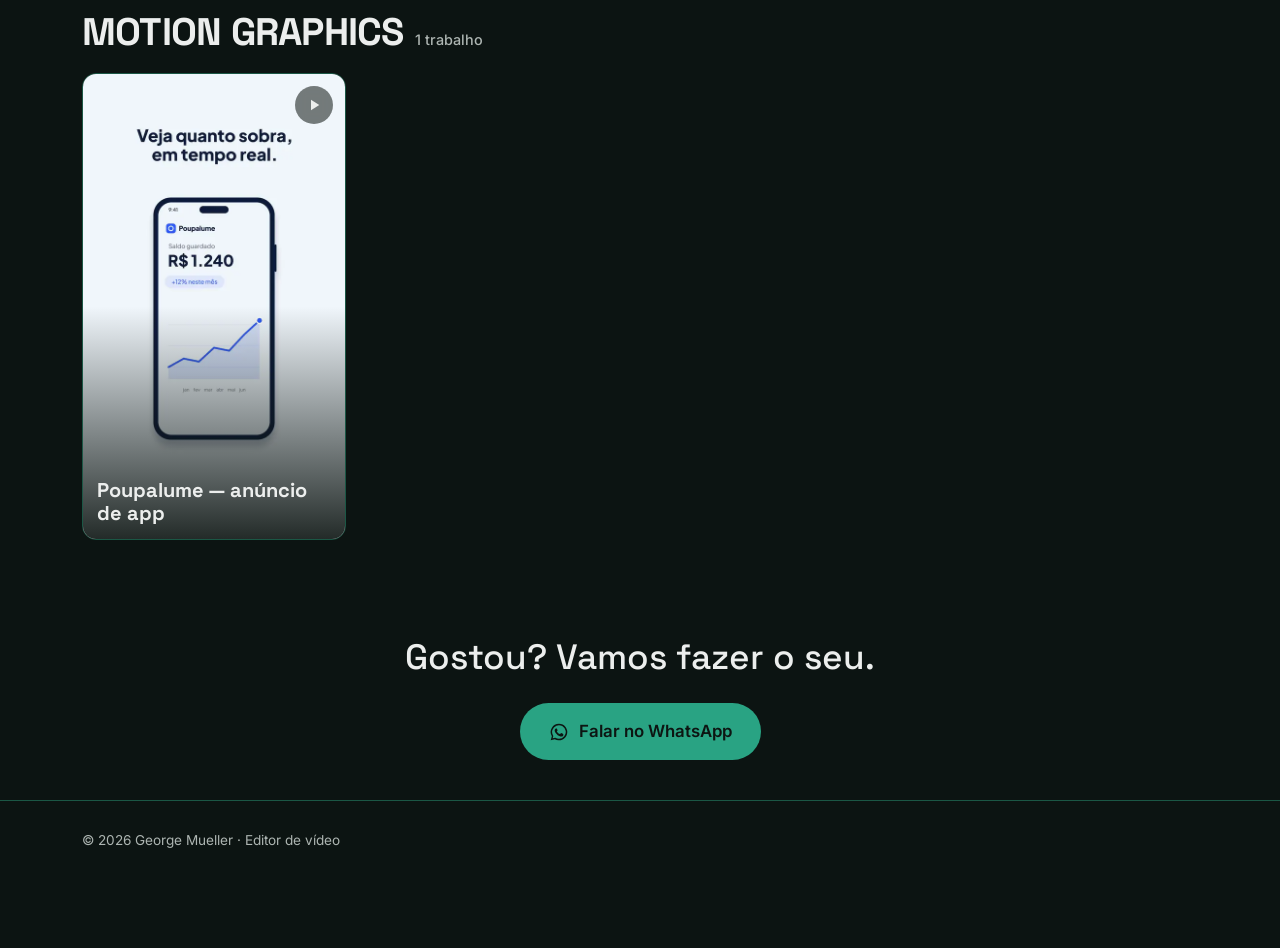
==== commit cf64e2b6: "[PC] Domínio próprio: georgemueller.com.br (CNAME, canonical e og:url/og:image) Co-Authored-By: Clau" ====
--- a/trabalhos.html
+++ b/trabalhos.html
@@ -6,14 +6,14 @@
   <title>Trabalhos — George Mueller, editor de vídeo: Direct Response, YouTube e redes, Animação e Motion</title>
   <meta name="description" content="Todos os trabalhos de George Mueller, editor de vídeo: direct response, YouTube e redes, animação e motion.">
   <meta name="theme-color" content="#0d1512">
-  <link rel="canonical" href="https://george-mueller.github.io/trabalhos.html">
+  <link rel="canonical" href="https://georgemueller.com.br/trabalhos.html">
 
   <meta property="og:type" content="website">
   <meta property="og:locale" content="pt_BR">
-  <meta property="og:url" content="https://george-mueller.github.io/trabalhos.html">
+  <meta property="og:url" content="https://georgemueller.com.br/trabalhos.html">
   <meta property="og:title" content="Trabalhos — George Mueller">
   <meta property="og:description" content="Direct response, YouTube e redes, animação e motion. Veja o portfólio.">
-  <meta property="og:image" content="https://george-mueller.github.io/assets/og.png">
+  <meta property="og:image" content="https://georgemueller.com.br/assets/og.png">
   <meta property="og:image:width" content="1200">
   <meta property="og:image:height" content="630">
   <meta name="twitter:card" content="summary_large_image">
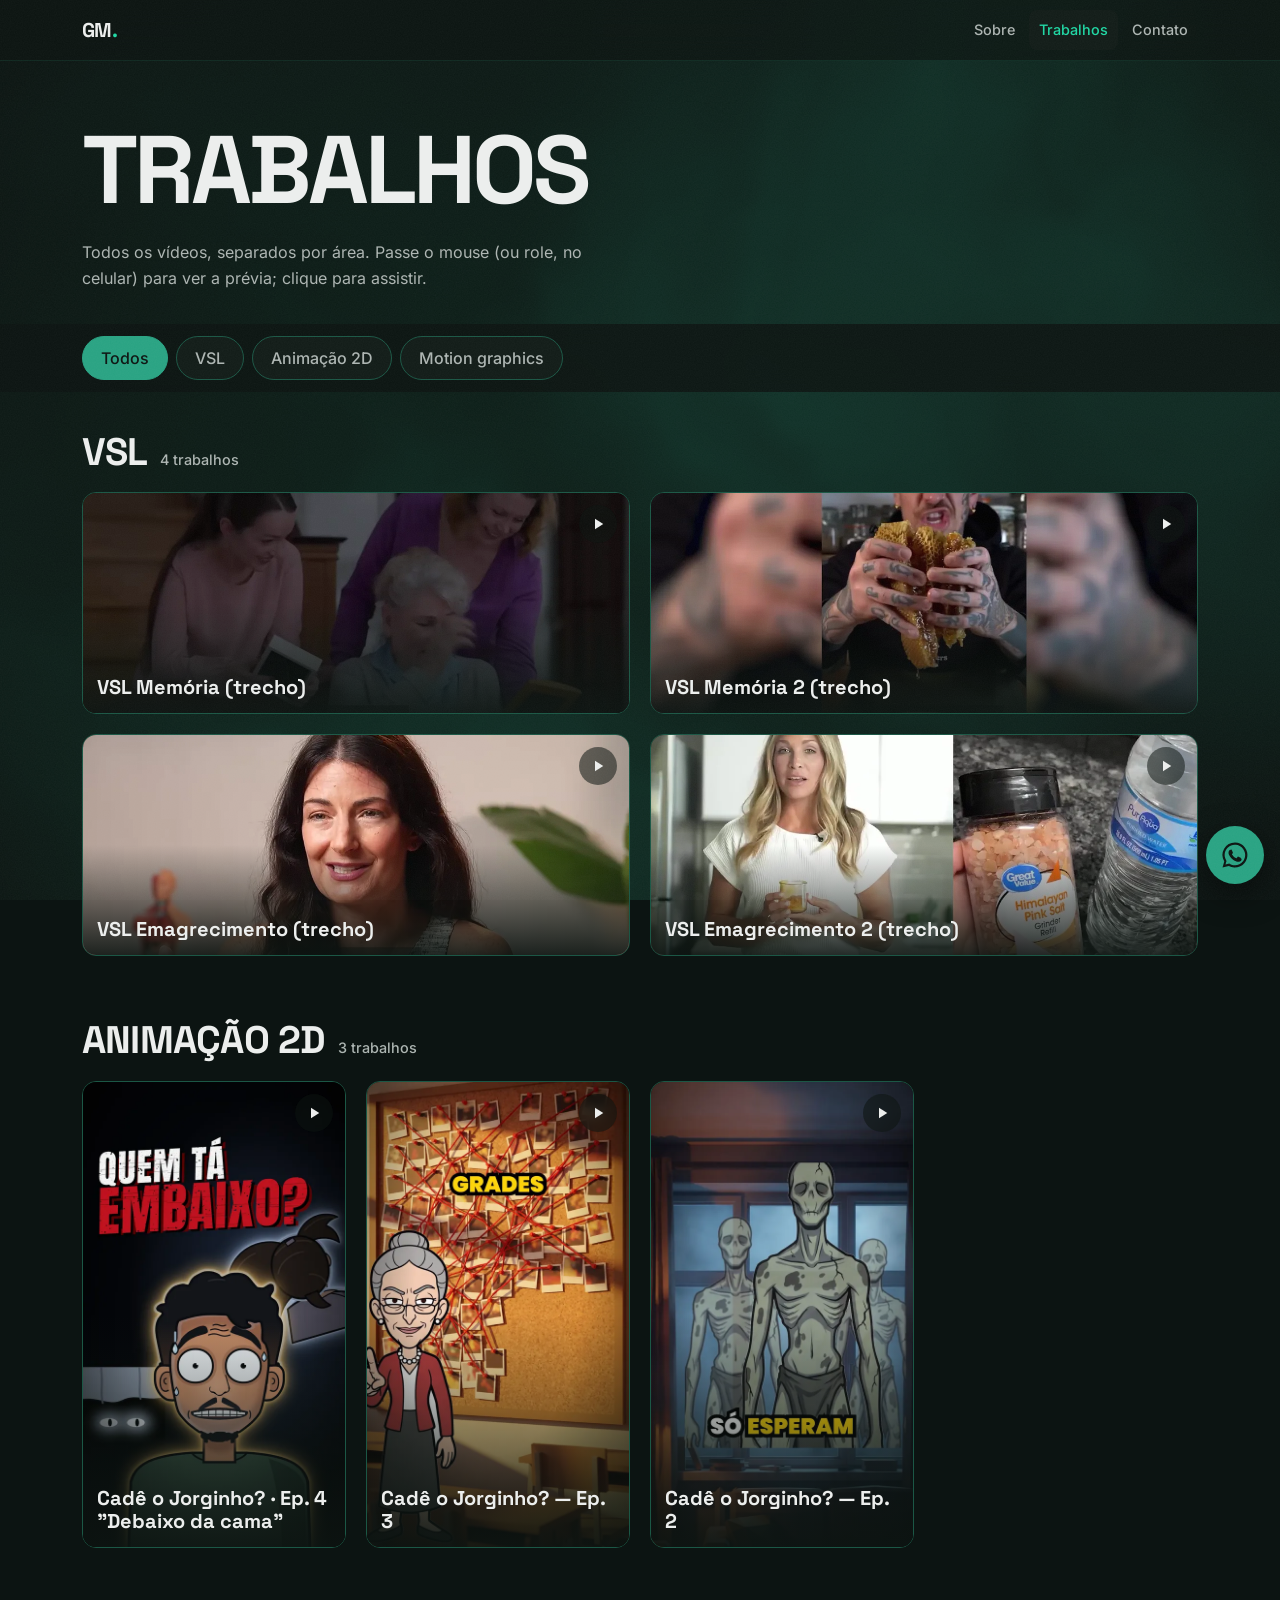
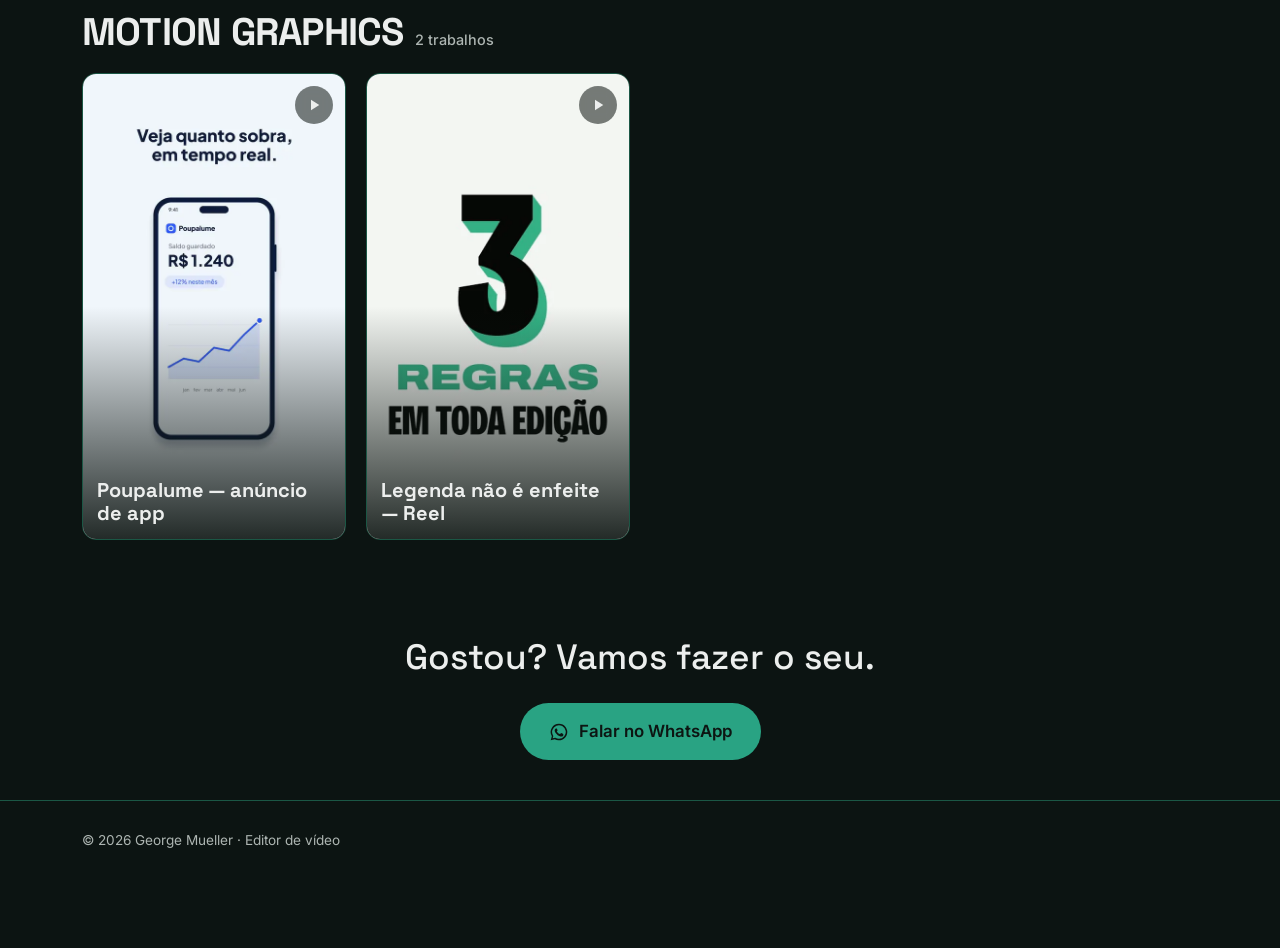
==== commit 19e5d541: "[PC] Rótulo "Canais dark" vira "Animação 2D"; Canal do mais novo ao mais antigo (Ep. 4, 3, 2) Co-Aut" ====
--- a/trabalhos.html
+++ b/trabalhos.html
@@ -95,6 +95,6 @@
   </svg>
 
   <script src="js/fundos.js?v=3383704c" defer></script>
-  <script src="js/app.js?v=d873e8a1" defer></script>
+  <script src="js/app.js?v=e5f2fbe4" defer></script>
 </body>
 </html>
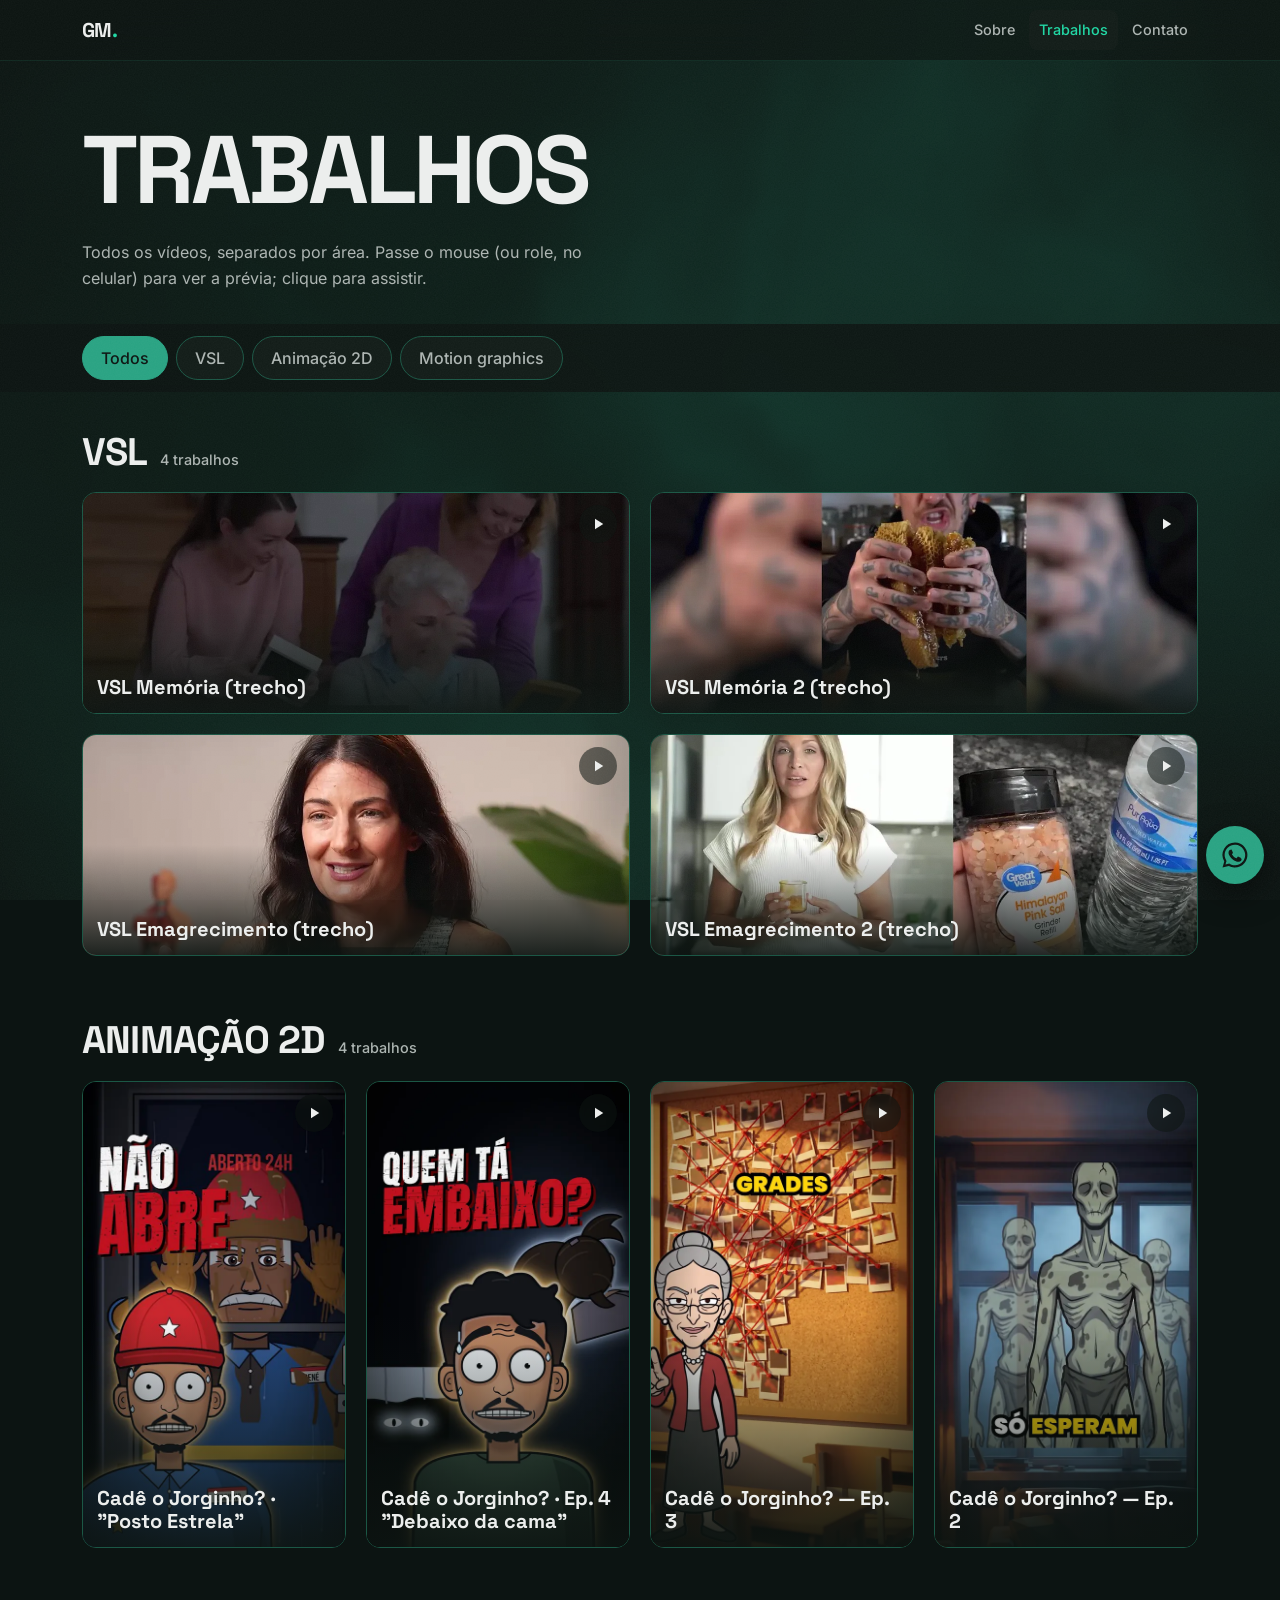
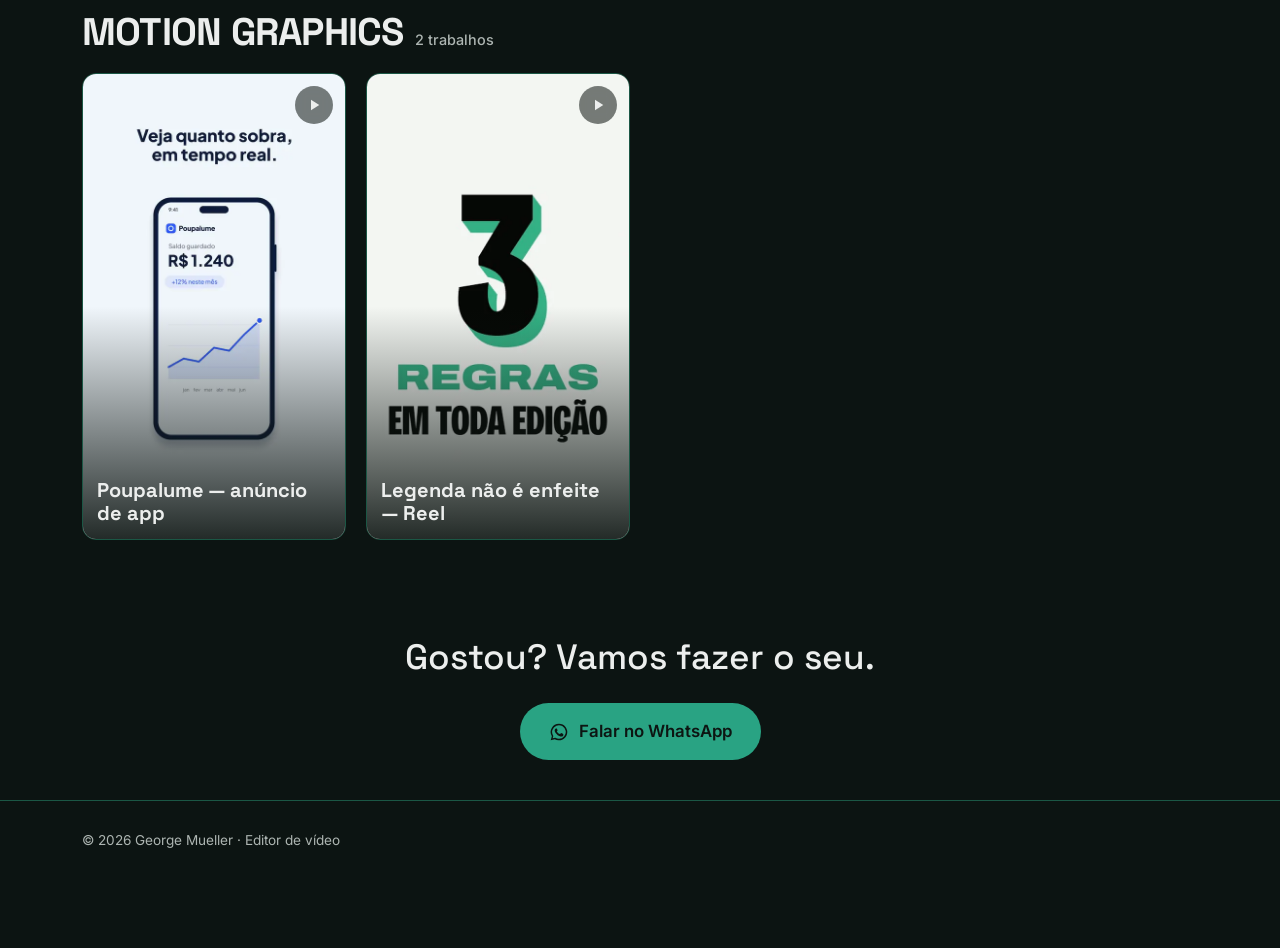
==== commit fde4e654: "[PC] Animação 2D: entra Cadê o Jorginho? "Posto Estrela" (Short XgRXSP3iCv8), primeiro na página de " ====
--- a/trabalhos.html
+++ b/trabalhos.html
@@ -95,6 +95,6 @@
   </svg>
 
   <script src="js/fundos.js?v=3383704c" defer></script>
-  <script src="js/app.js?v=e5f2fbe4" defer></script>
+  <script src="js/app.js?v=56fb0811" defer></script>
 </body>
 </html>
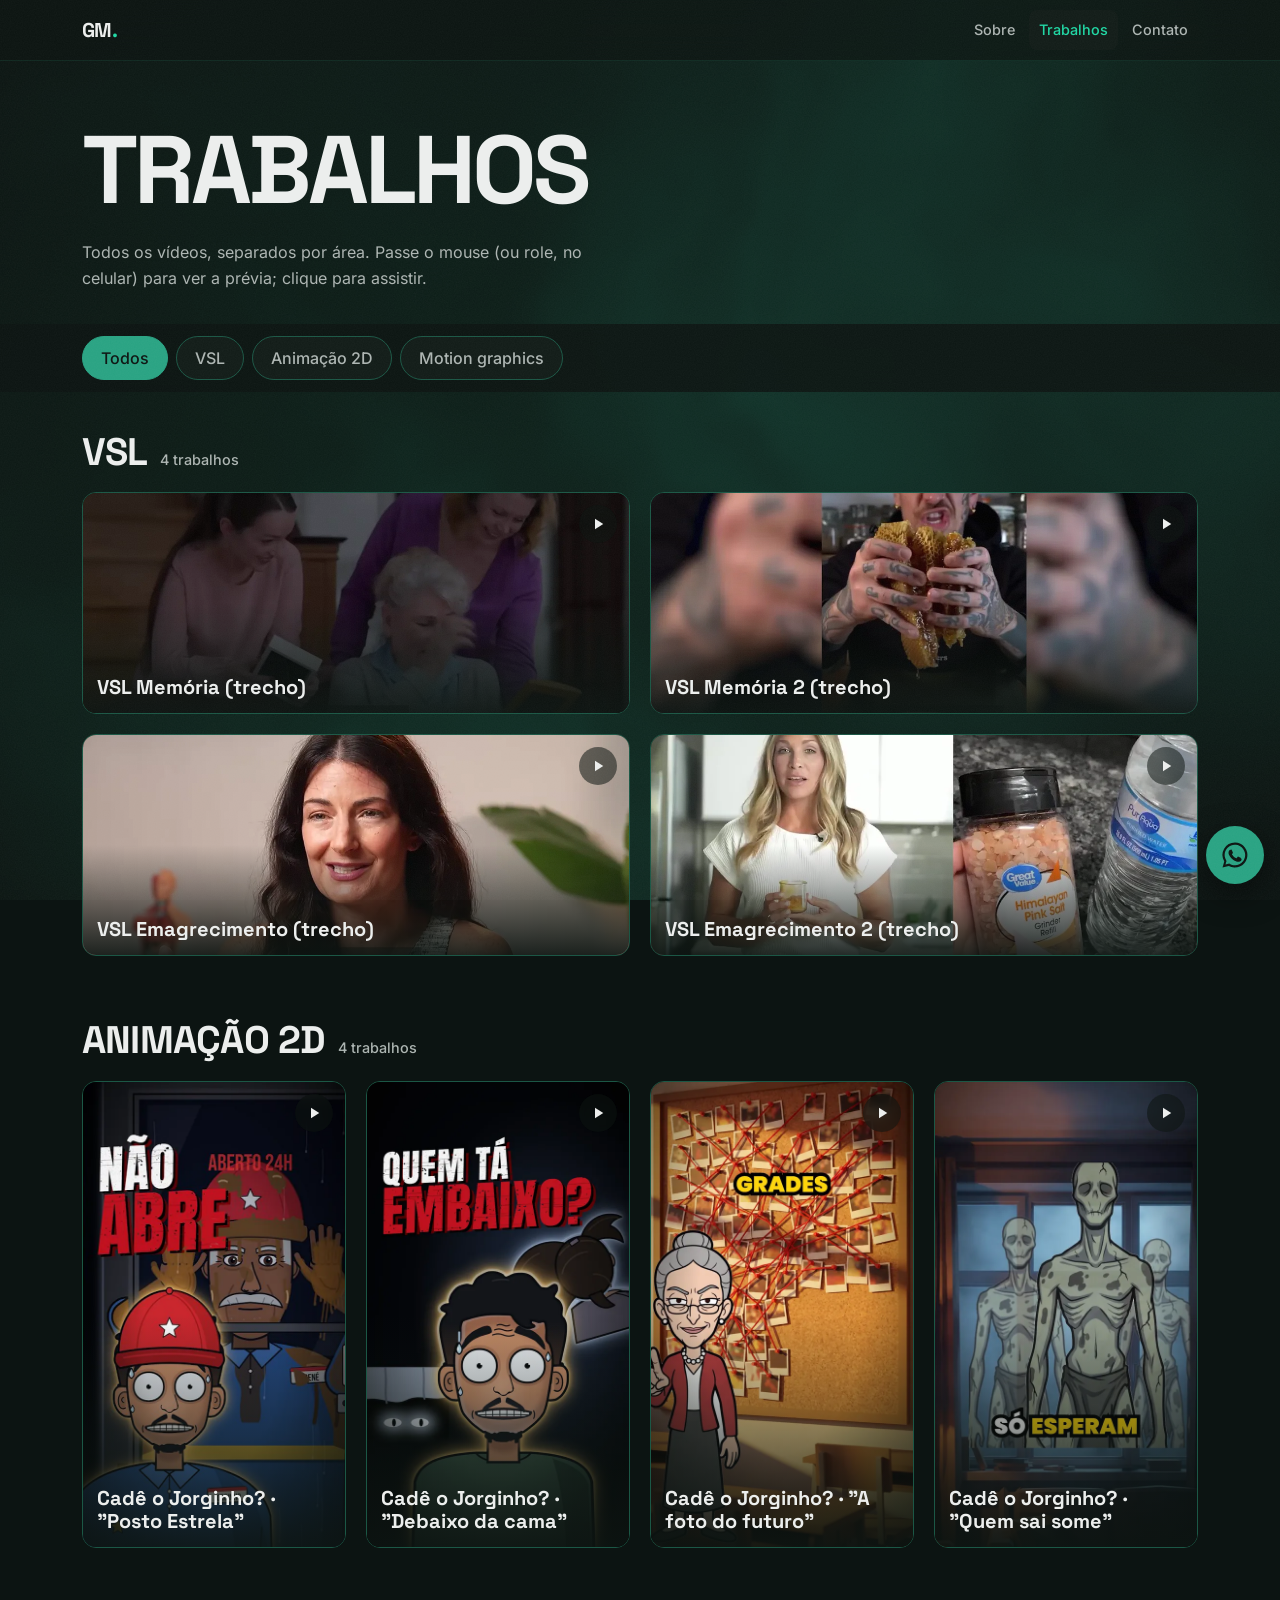
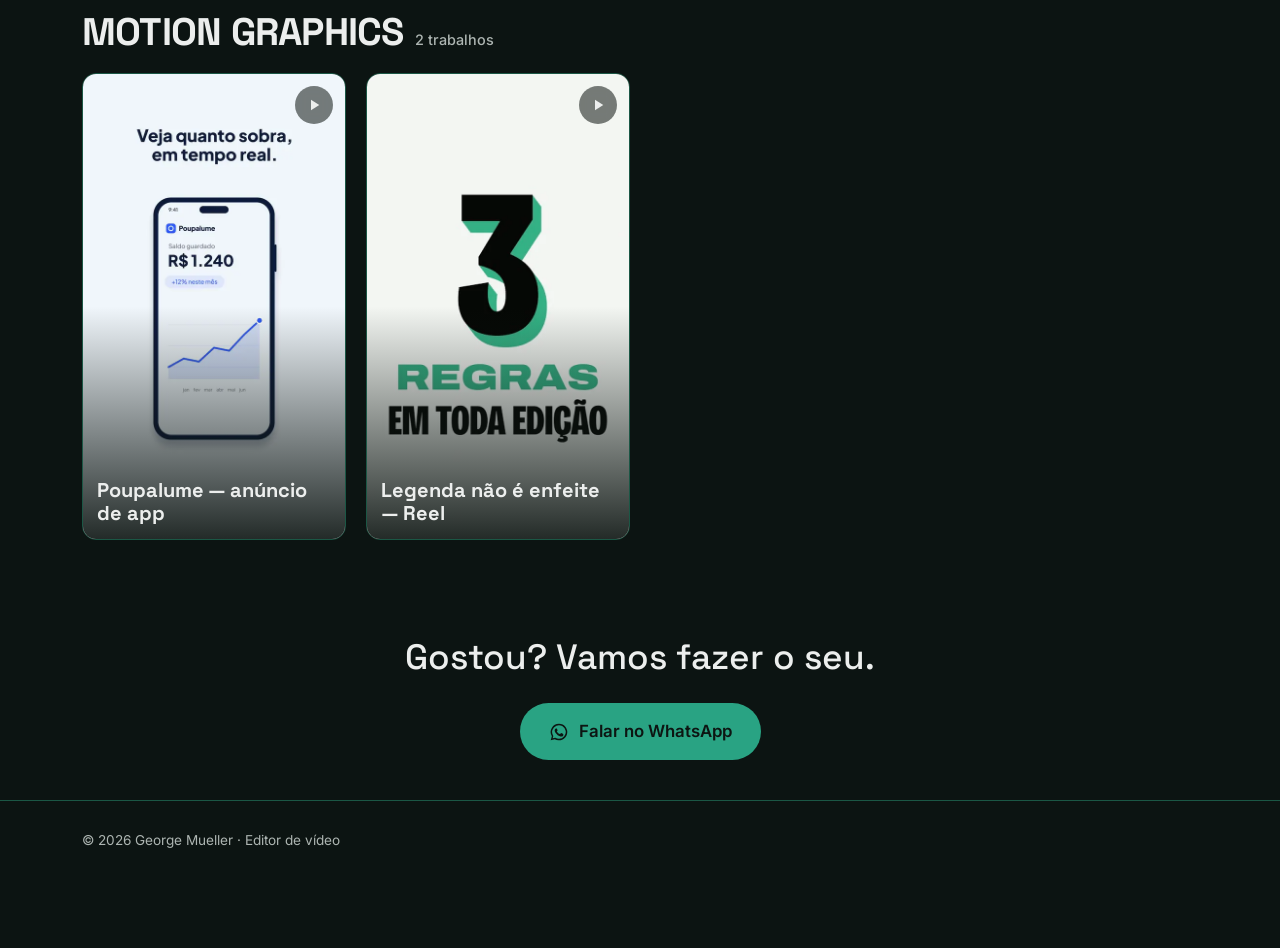
==== commit fe58497b: "[PC] Cadê o Jorginho?: títulos padronizados (· "Nome do episódio", sem número) e título dos cards em" ====
--- a/trabalhos.html
+++ b/trabalhos.html
@@ -26,7 +26,7 @@
   <link rel="preload" href="assets/fontes/space-grotesk-latin.woff2" as="font" type="font/woff2" crossorigin>
   <link rel="stylesheet" href="css/fontes.css?v=a9e74379">
   <link rel="stylesheet" href="css/cores.css?v=600b6ac5">
-  <link rel="stylesheet" href="css/estilo.css?v=8559dd0c">
+  <link rel="stylesheet" href="css/estilo.css?v=8ffd8d6a">
 </head>
 <body data-pagina="trabalhos">
   <a class="pular" href="#conteudo">Pular para o conteúdo</a>
--- a/css/estilo.css
+++ b/css/estilo.css
@@ -247,6 +247,8 @@
 .card-info { position: absolute; left: 0; right: 0; bottom: 0; z-index: 1; padding: 14px; }
 .card-cat { font-size: 0.72rem; font-weight: 600; text-transform: uppercase; letter-spacing: 0.12em; color: var(--texto-2); }
 .card-titulo { font: 700 clamp(1rem, 3.6vw, 1.25rem)/1.15 var(--fonte-titulo); margin-top: 4px; }
+/* celular (grade de 2 colunas, card ~136 px): título menor para caber em até 2 linhas */
+@media (max-width: 719px) { .card-titulo { font-size: .875rem; } }
 .card-play {
   position: absolute; top: 12px; right: 12px; z-index: 1;
   width: 38px; height: 38px; border-radius: 50%; display: grid; place-items: center;
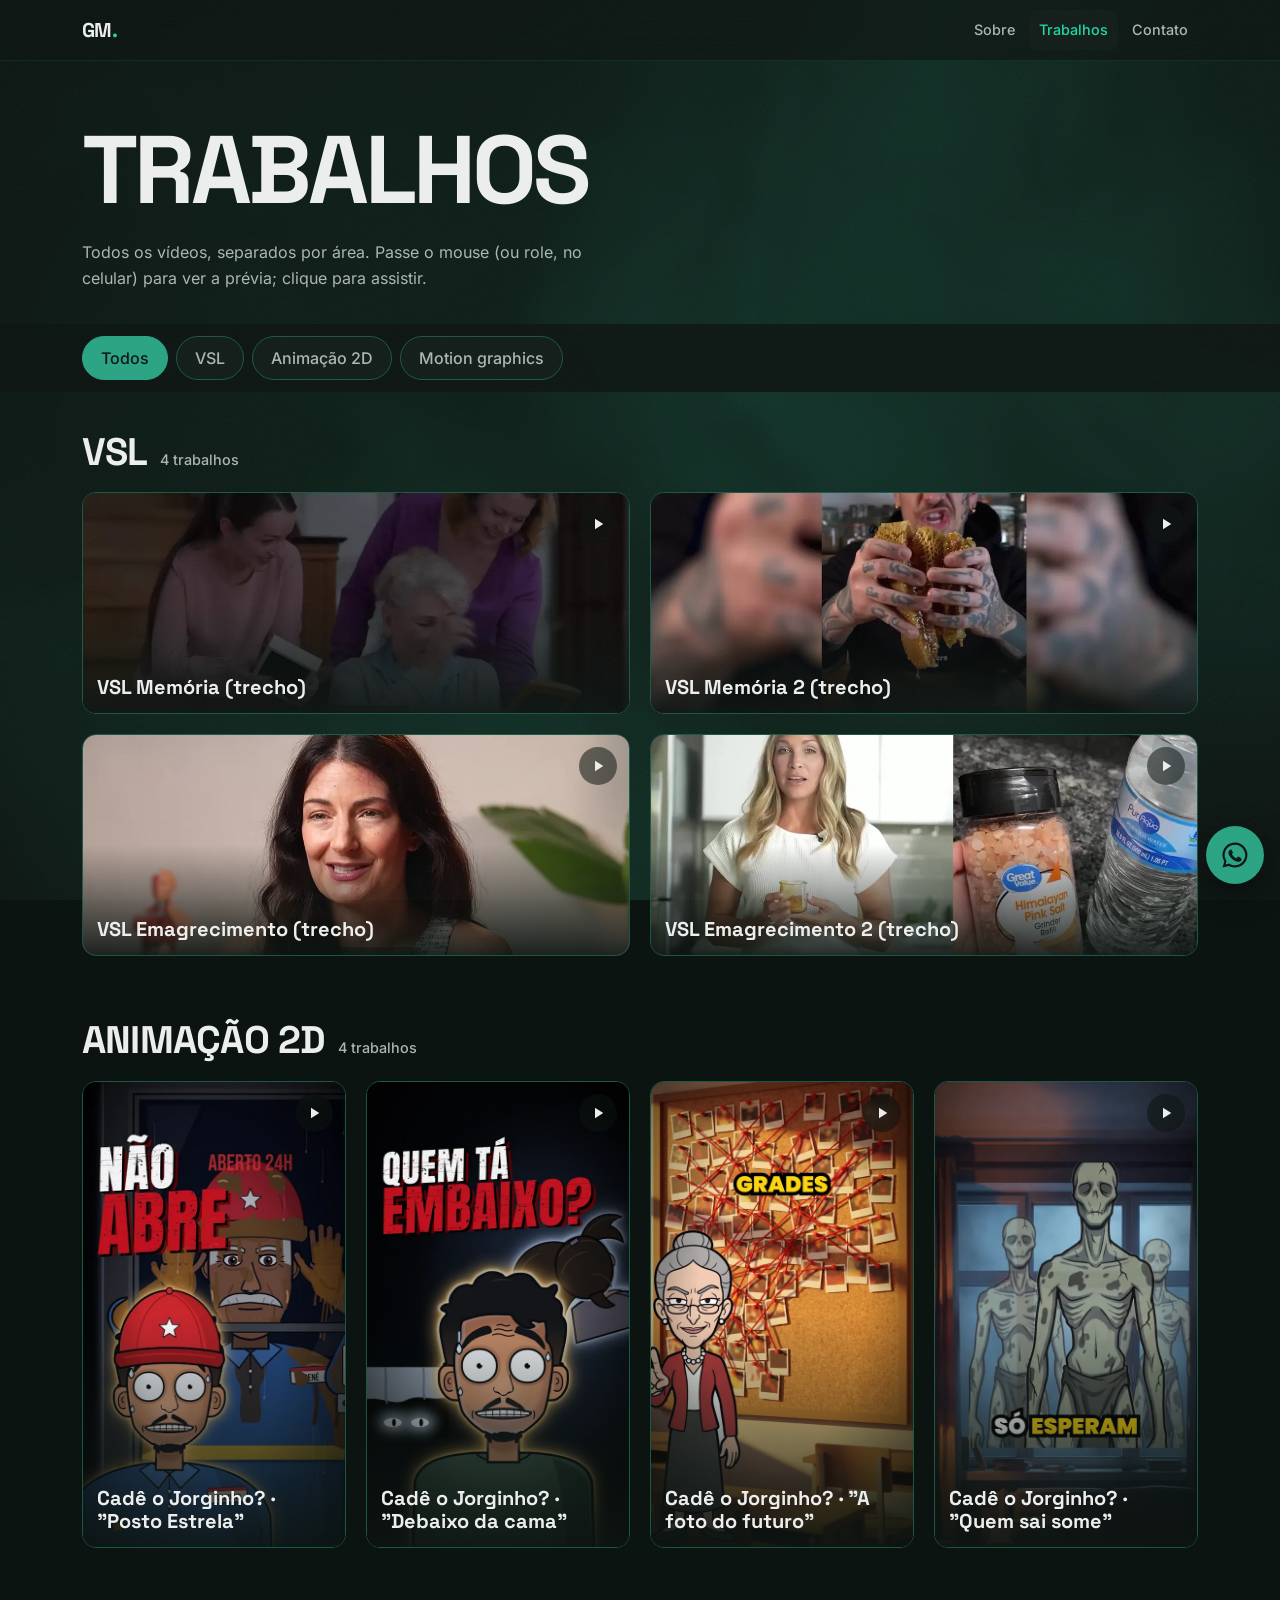
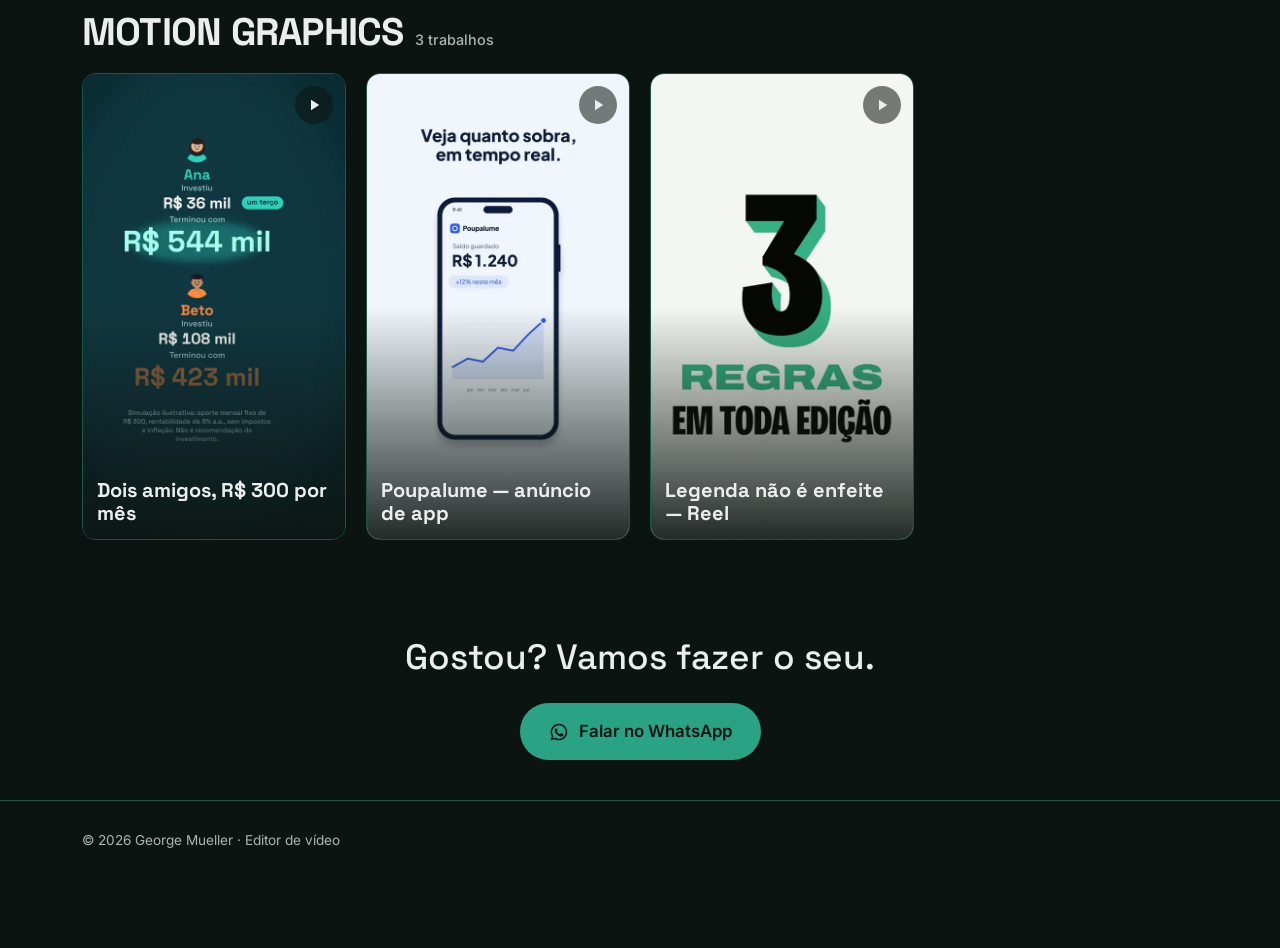
==== commit 3d380217: "[PC] Home: seção Portfólio vira carrossel com todos os trabalhos ativos Destaques primeiro (VSL Memó" ====
--- a/trabalhos.html
+++ b/trabalhos.html
@@ -26,7 +26,7 @@
   <link rel="preload" href="assets/fontes/space-grotesk-latin.woff2" as="font" type="font/woff2" crossorigin>
   <link rel="stylesheet" href="css/fontes.css?v=a9e74379">
   <link rel="stylesheet" href="css/cores.css?v=600b6ac5">
-  <link rel="stylesheet" href="css/estilo.css?v=8ffd8d6a">
+  <link rel="stylesheet" href="css/estilo.css?v=eb182572">
 </head>
 <body data-pagina="trabalhos">
   <a class="pular" href="#conteudo">Pular para o conteúdo</a>
@@ -95,6 +95,6 @@
   </svg>
 
   <script src="js/fundos.js?v=3383704c" defer></script>
-  <script src="js/app.js?v=56fb0811" defer></script>
+  <script src="js/app.js?v=6838b696" defer></script>
 </body>
 </html>
--- a/css/estilo.css
+++ b/css/estilo.css
@@ -348,7 +348,41 @@
 
 /* ---------- Home: um destaque por nicho / página de trabalhos ---------- */
 .secao-intro { color: var(--texto-2); margin: -12px 0 28px; max-width: 60ch; }
-@media (min-width: 1100px) { .grade-home { grid-template-columns: repeat(5, minmax(0, 1fr)); } }
+/* ---------- Home: carrossel com todos os trabalhos ----------
+   modo "mouse" (desktop): faixa em 3 cópias movida por transform (rola pelo mouse, deriva em loop, setas);
+   modo "toque" (celular): rolagem nativa com scroll-snap. --alt e --pad vêm do js/app.js. */
+.carrossel { position: relative; --alt: 380px; --pad: var(--gutter); --gap: 16px; }
+@media (min-width: 720px) { .carrossel { --gap: 20px; } }
+.carrossel-janela { position: relative; overflow: hidden; overflow: clip; padding: 14px 0 34px; margin: -14px 0 -34px; }
+.carrossel-faixa { display: flex; gap: var(--gap); width: max-content; }
+.carrossel[data-modo="mouse"] .carrossel-faixa { will-change: transform; }
+.carrossel[data-modo="mouse"] .carrossel-janela {
+  -webkit-mask-image: linear-gradient(to right, transparent, #000 32px, #000 calc(100% - 32px), transparent);
+  mask-image: linear-gradient(to right, transparent, #000 32px, #000 calc(100% - 32px), transparent);
+}
+.carrossel .card { flex: none; width: calc(var(--alt) * 9 / 16); height: var(--alt); }
+.carrossel .card.horizontal { width: calc(var(--alt) * 16 / 9); }
+.carrossel .card-midia { height: 100%; aspect-ratio: auto; }
+.carrossel[data-modo="toque"] .carrossel-janela {
+  overflow-x: auto; overflow-y: hidden; scroll-snap-type: x mandatory; scroll-padding-inline: var(--pad);
+  overscroll-behavior-x: contain; scrollbar-width: none; -webkit-overflow-scrolling: touch;
+}
+.carrossel[data-modo="toque"] .carrossel-janela::-webkit-scrollbar { display: none; }
+.carrossel[data-modo="toque"] .carrossel-faixa { padding-inline: var(--pad); }
+.carrossel[data-modo="toque"] .card { scroll-snap-align: start; }
+.carrossel[data-modo="toque"] .card.horizontal { width: min(calc(var(--alt) * 16 / 9), calc(100vw - var(--pad) - 100px)); }
+.carrossel-seta {
+  position: absolute; top: calc(50% - 22px); z-index: 2; width: 44px; height: 44px; border-radius: 50%;
+  display: grid; place-items: center; cursor: pointer; color: var(--texto);
+  background: rgba(var(--fundo-rgb), .6); border: 1px solid var(--borda);
+  backdrop-filter: blur(8px); -webkit-backdrop-filter: blur(8px);
+  opacity: .55; transition: opacity .2s, border-color .2s, background .2s;
+}
+.carrossel-seta:hover, .carrossel-seta:focus-visible { opacity: 1; border-color: var(--destaque); background: rgba(var(--fundo-rgb), .85); }
+.carrossel-seta svg { width: 20px; height: 20px; }
+.carrossel-seta.anterior { left: 14px; }
+.carrossel-seta.proxima { right: 14px; }
+.carrossel:not([data-modo="mouse"]) .carrossel-seta { display: none; }
 .ver-mais { margin-top: 36px; display: flex; justify-content: center; }
 .pagina-topo { padding-top: 120px; padding-bottom: 8px; }
 body:not(.com-fundo) .topo-trabalhos { background: radial-gradient(ellipse 75% 100% at 100% 0%, rgba(var(--brilho-rgb), .30), rgba(var(--brilho-rgb), .08) 45%, transparent 72%); }
